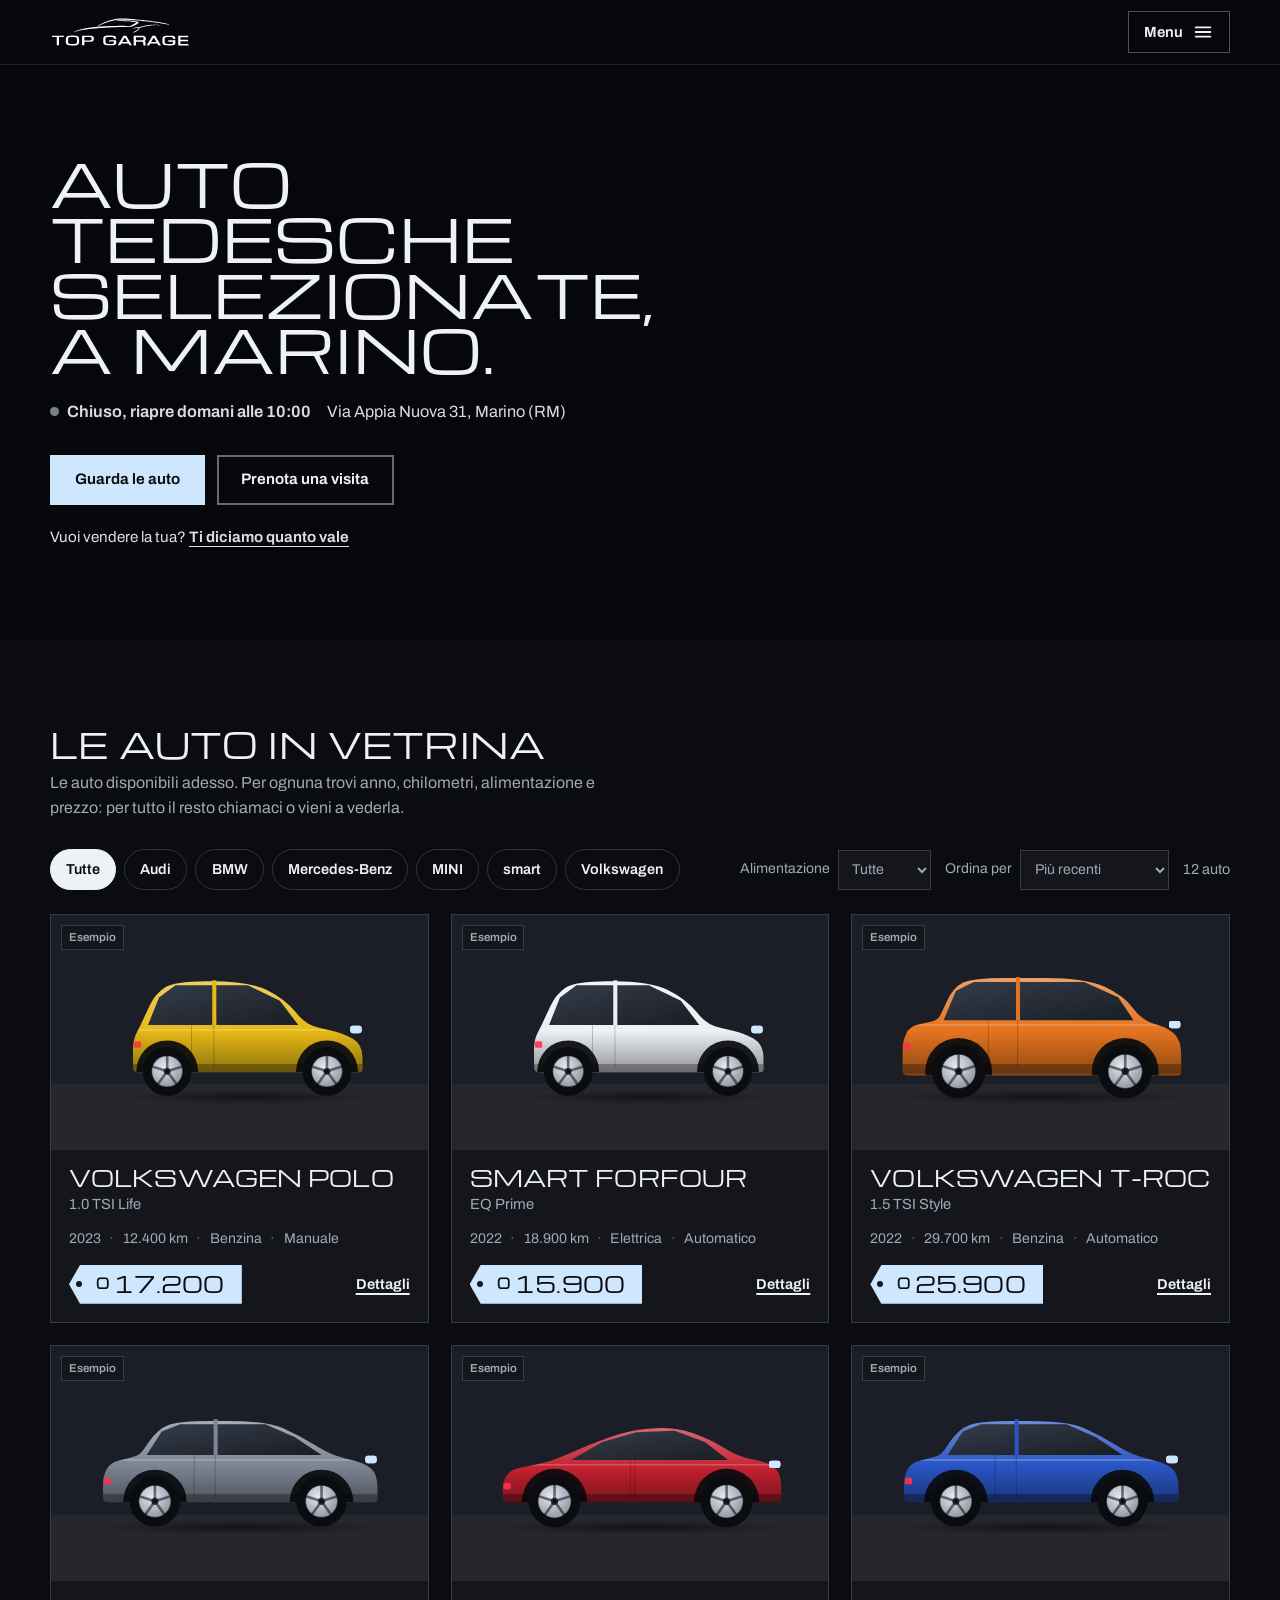
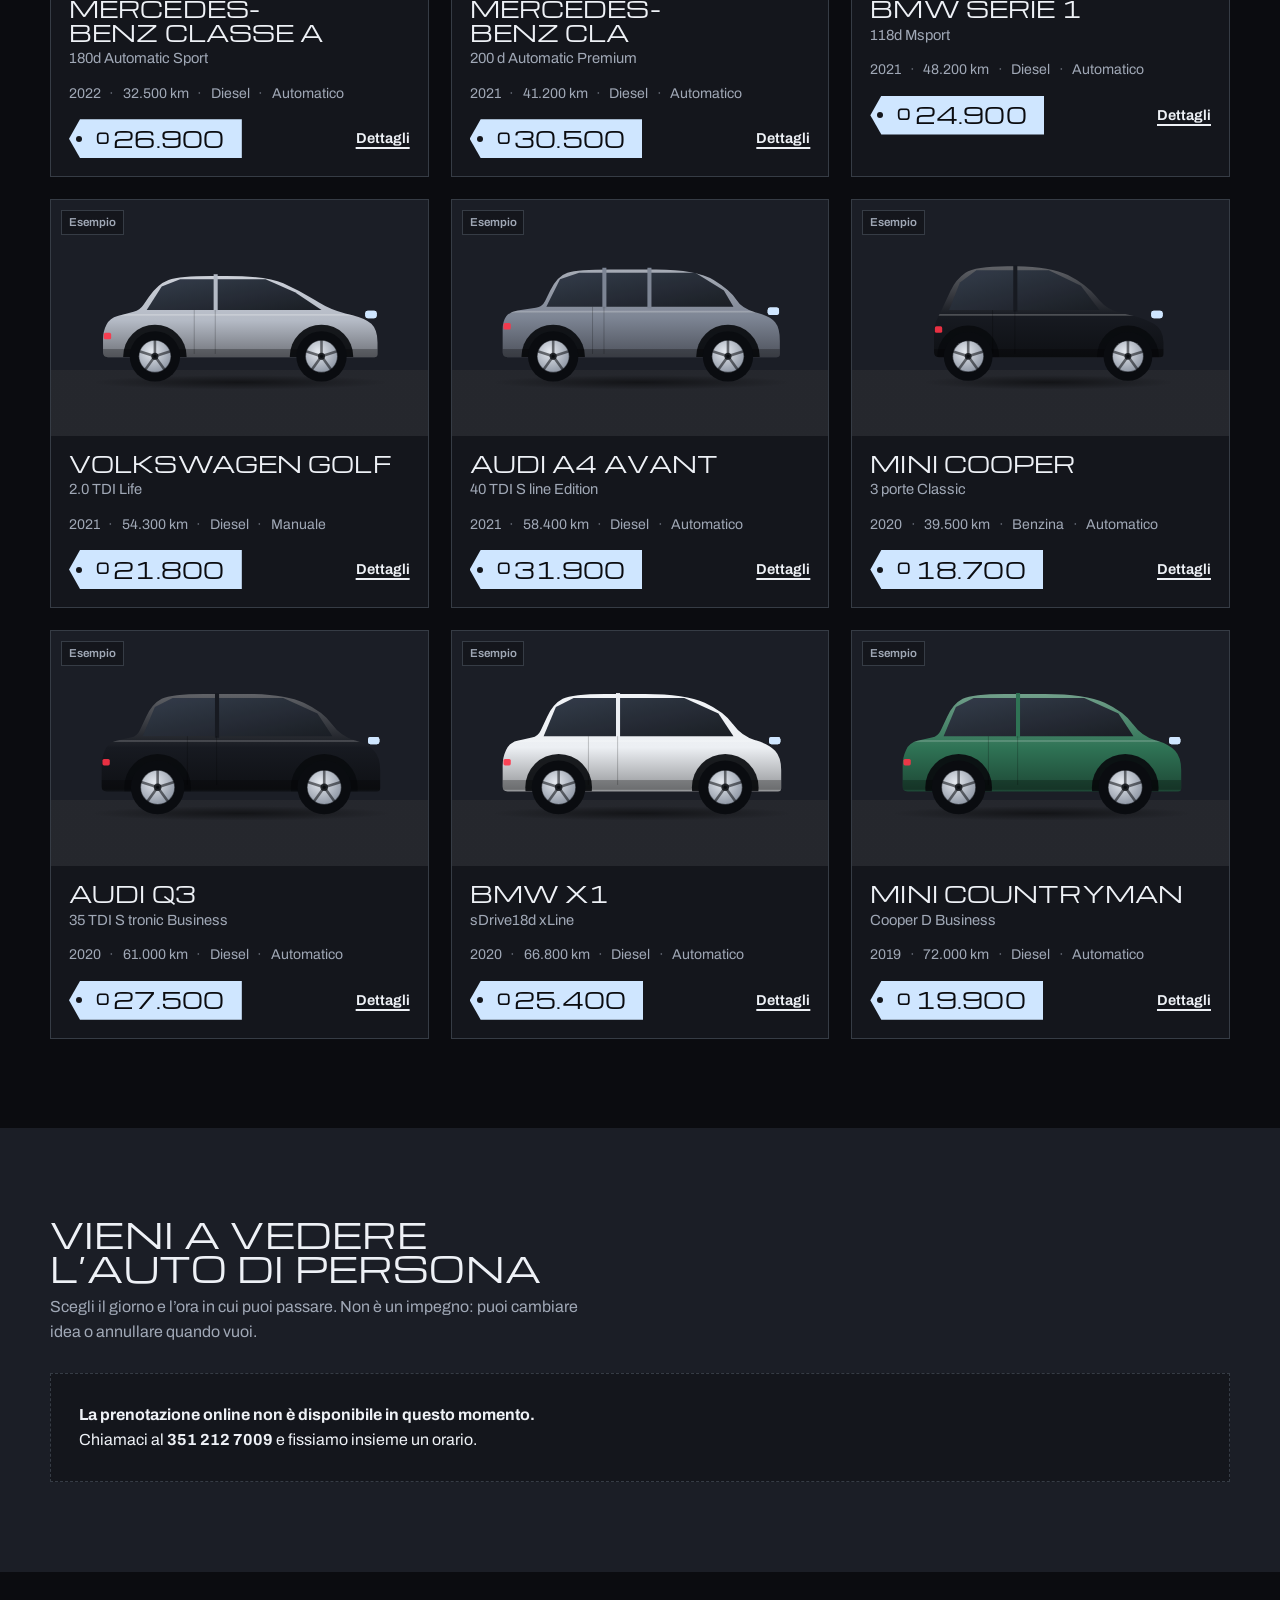
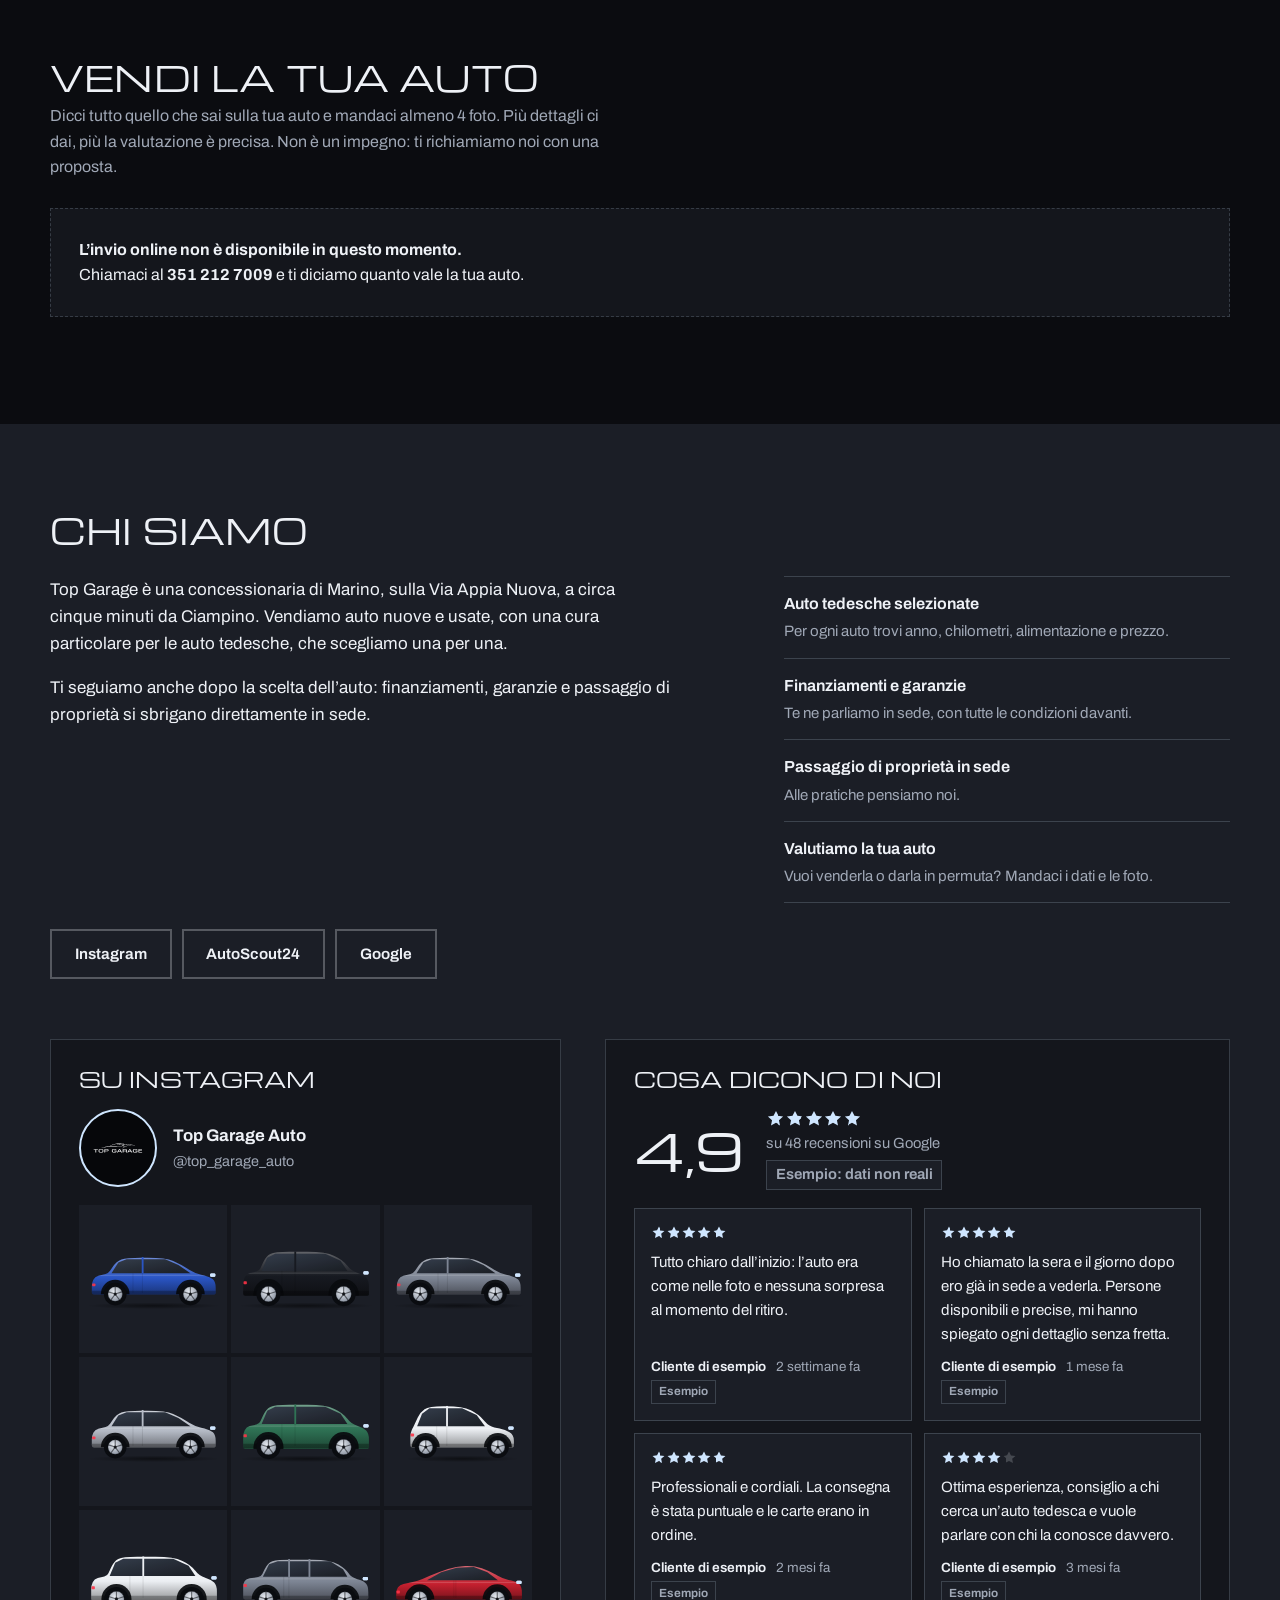
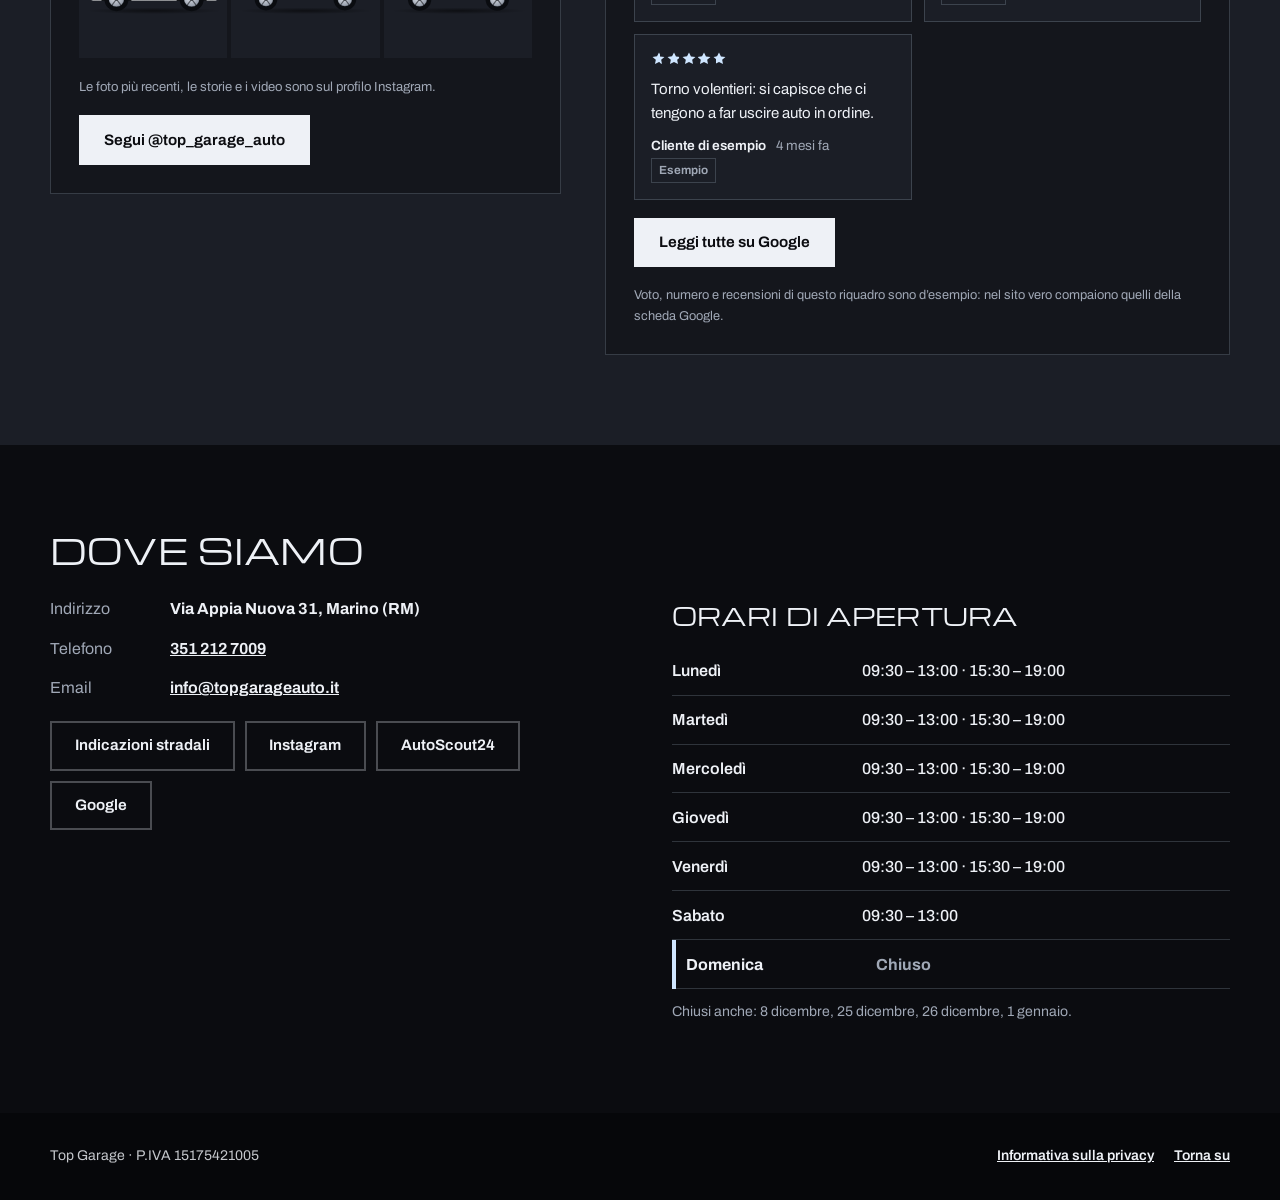
==== index.html @ fb5da4a0 "Copia statica del sito Top Garage per GitHub Pages (anteprima online) Contenuto di public/ senza Wor" ====
<!doctype html>
<html lang="it" data-modo="vetrina">
<head>
<meta charset="utf-8">
<meta name="viewport" content="width=device-width, initial-scale=1, viewport-fit=cover">
<title data-ap-titolo="{nome} · Auto usate">Auto usate</title>
<meta name="description" content="Auto usate controllate, prezzi chiari. Guarda le auto in vetrina e prenota una visita scegliendo giorno e ora.">
<meta name="theme-color" content="#f5f4ef">
<link rel="icon" href="favicon.svg" type="image/svg+xml">
<link rel="apple-touch-icon" href="apple-touch-icon.png">
<link rel="stylesheet" href="css/vetrina.css">
<script src="js/ap-config.js" data-root="./"></script>
<meta name="robots" content="noindex,nofollow">
</head>
<body>
<a class="skip" href="#auto">Vai alle auto</a>

<header class="top" id="top">
  <div class="wrap top-in">
    <a class="brand" href="#" aria-label="Inizio pagina" data-ap="logo" data-su-scuro data-h="30"></a>
    <div class="menu" id="menu">
      <button type="button" class="menu-btn" id="menu-btn" aria-expanded="false" aria-controls="menu-lista">
        <span>Menu</span>
        <svg class="menu-ico" viewBox="0 0 24 24" width="22" height="22" aria-hidden="true"><path class="m-a" d="M4 7h16"/><path class="m-b" d="M4 12h16"/><path class="m-c" d="M4 17h16"/></svg>
      </button>
      <nav class="menu-pannello" id="menu-lista" aria-label="Sezioni del sito" hidden>
        <ul>
          <li data-modulo="vetrina"><a href="#auto">Le auto</a></li>
          <li data-modulo="visite"><a href="#prenota">Prenota una visita</a></li>
          <li data-modulo="vendi"><a href="#vendi">Vendi la tua auto</a></li>
          <li data-chi><a href="#chi-siamo">Chi siamo</a>
            <ul class="menu-sub">
              <li data-sub="social"><a href="#social">Social</a></li>
              <li data-sub="recensioni"><a href="#recensioni">Recensioni</a></li>
            </ul>
          </li>
          <li><a href="#dove">Dove siamo</a></li>
        </ul>
        <a class="btn btn-acc menu-tel" data-ap="telefono" href="#dove"></a>
      </nav>
    </div>
  </div>
</header>

<main>
<section class="hero" aria-labelledby="titolo">
  <div class="wrap hero-in">
    <div class="hero-txt">
      <h1 id="titolo" data-ap="slogan"></h1>
      <p class="hero-sub"><span class="live" id="stato-oggi"></span><span data-ap="indirizzo"></span></p>
      <div class="hero-cta">
        <a class="btn btn-acc" href="#auto">Guarda le auto</a>
        <a class="btn btn-line" href="#prenota" data-modulo="visite">Prenota una visita</a>
      </div>
      <p class="hero-vendi" data-modulo="vendi" hidden>Vuoi vendere la tua? <a href="#vendi">Ti diciamo quanto vale</a></p>
    </div>
    <aside class="tagliando" id="tagliando" aria-labelledby="tg-t" data-modulo="visite" hidden>
      <div class="tg-testa"><h2 id="tg-t">Prossime visite libere</h2><p>Scegli un orario, ti aspettiamo in sede.</p></div>
      <div class="tg-corpo" id="tg-corpo"></div>
    </aside>
  </div>
</section>

<section class="sec" id="auto" aria-labelledby="t-auto">
  <div class="wrap">
    <div class="sec-head"><h2 id="t-auto">Le auto in vetrina</h2><p id="auto-intro">Tutte controllate prima della consegna. Il prezzo che vedi è quello che paghi, più il passaggio di proprietà.</p></div>
    <div class="filtri" id="filtri" hidden>
      <div class="chips" id="chips" role="group" aria-label="Marca"></div>
      <div class="sel">
        <label>Alimentazione <select id="f-alim"><option value="">Tutte</option></select></label>
        <label>Ordina per <select id="f-ord"><option value="recenti">Più recenti</option><option value="prezzo-asc">Prezzo più basso</option><option value="prezzo-desc">Prezzo più alto</option><option value="km-asc">Meno chilometri</option></select></label>
        <span class="conta" id="conteggio" role="status"></span>
      </div>
    </div>
    <div class="griglia" id="griglia"></div>
    <p class="vuoto" id="vuoto" hidden>Nessuna auto corrisponde ai filtri. Prova a cambiarli o chiamaci: potremmo averne una in arrivo.</p>
  </div>
</section>

<section class="sec prenota" id="prenota" aria-labelledby="t-prenota" data-modulo="visite">
  <div class="wrap">
    <div class="sec-head"><h2 id="t-prenota">Vieni a vedere l’auto di persona</h2><p>Scegli il giorno e l’ora in cui puoi passare. Non è un impegno: puoi cambiare idea o annullare quando vuoi.</p></div>
    <div class="mia" id="mia" hidden></div>
    <div class="pr-grid" id="pr-grid">
      <div class="pr-cal">
        <div class="pr-mese"><button type="button" id="pr-prec" aria-label="Mese precedente">‹</button><b id="pr-mese" aria-live="polite"></b><button type="button" id="pr-succ" aria-label="Mese successivo">›</button></div>
        <div class="cal" id="pr-cal" role="group" aria-label="Giorni"></div>
        <p class="pr-leg" id="pr-leg">Il puntino segna i giorni con orari liberi.</p>
        <p class="pr-orari" id="pr-orari" hidden></p>
        <h3 class="pr-ore-t" id="pr-ore-t" hidden>Scegli l’ora</h3>
        <div class="pr-ore" id="pr-ore" role="group" aria-label="Orari liberi"></div>
        <p class="pr-vuoto" id="pr-vuoto" hidden></p>
      </div>
      <form class="pr-form" id="pr-form" novalidate autocomplete="on">
        <h3>I tuoi dati</h3>
        <div class="pr-scelta vuota" id="pr-scelta" aria-live="polite">Scegli giorno e ora dal calendario</div>
        <div class="due">
          <label>Nome e cognome<input name="nome" autocomplete="name" required maxlength="80"></label>
          <label>Telefono<input name="telefono" type="tel" inputmode="tel" autocomplete="tel" required maxlength="24"></label>
        </div>
        <label>Email <small>(facoltativa, per ricevere la conferma)</small><input name="email" type="email" autocomplete="email" maxlength="254"></label>
        <label>Quale auto vuoi vedere? <select name="auto_id" id="pr-auto"><option value="">Non ho ancora scelto</option></select></label>
        <label>Note <small>(facoltative)</small><textarea name="note" rows="2" maxlength="500" placeholder="Ad esempio: porto l’auto da dare in permuta"></textarea></label>
        <div class="trappola" aria-hidden="true"><label>Non compilare questo campo<input name="sito" tabindex="-1" autocomplete="off"></label></div>
        <label class="chk"><input type="checkbox" name="privacy" required><span>Ho letto l’<a href="privacy.html" target="_blank" rel="noopener">informativa sulla privacy</a>: usate i miei dati solo per organizzare la visita.</span></label>
        <label class="chk"><input type="checkbox" name="marketing"><span>Voglio ricevere ogni tanto offerte e novità sulle auto. <small>(facoltativo: la visita si prenota anche senza)</small></span></label>
        <p class="pr-err" id="pr-err" role="alert" hidden></p>
        <button type="submit" class="btn btn-ink" id="pr-invia">Richiedi la visita</button>
        <p class="pr-nota">Il garage ti conferma l’orario al numero o all’email che lasci. Finché non ricevi la conferma, la visita è una richiesta.</p>
      </form>
    </div>
    <div class="pr-ok" id="pr-ok" hidden></div>
    <div class="pr-chiuso" id="pr-chiuso" hidden></div>
  </div>
</section>

<section class="sec vendi" id="vendi" aria-labelledby="t-vendi" data-modulo="vendi" hidden>
  <div class="wrap">
    <div class="sec-head"><h2 id="t-vendi">Vendi la tua auto</h2><p>Dicci tutto quello che sai sulla tua auto e mandaci almeno 4 foto. Più dettagli ci dai, più la valutazione è precisa. Non è un impegno: ti richiamiamo noi con una proposta.</p></div>
    <div class="ve-chiuso pr-chiuso" id="ve-chiuso" hidden></div>
    <form class="ve-form" id="ve-form" novalidate autocomplete="on">
      <fieldset>
        <legend><span class="ve-n" aria-hidden="true">1</span>L’auto</legend>
        <div class="ve-g">
          <label>Marca<input name="marca" required maxlength="40" autocomplete="off" placeholder="Ad esempio Volkswagen"></label>
          <label>Modello<input name="modello" required maxlength="60" autocomplete="off" placeholder="Ad esempio Golf"></label>
          <label class="ve-largo">Versione o allestimento <small>(facoltativo)</small><input name="versione" maxlength="80" autocomplete="off" placeholder="Ad esempio 2.0 TDI Style"></label>
          <label>Anno di immatricolazione<input name="anno" required inputmode="numeric" maxlength="4" autocomplete="off" placeholder="2019"></label>
          <label>Chilometri<input name="km" required inputmode="numeric" maxlength="9" autocomplete="off" placeholder="84000"></label>
          <label>Alimentazione<select name="alimentazione" id="ve-alimentazione" required><option value="">Scegli</option></select></label>
          <label>Cambio<select name="cambio" id="ve-cambio" required><option value="">Scegli</option></select></label>
          <label>Potenza in CV <small>(facoltativo)</small><input name="cv" inputmode="numeric" maxlength="4" autocomplete="off" placeholder="150"></label>
          <label>Colore <small>(facoltativo)</small><input name="colore" maxlength="40" autocomplete="off" placeholder="Grigio metallizzato"></label>
          <label>Targa <small>(facoltativa, aiuta la valutazione)</small><input name="targa" maxlength="12" autocomplete="off" placeholder="AB 123 CD"></label>
        </div>
      </fieldset>
      <fieldset>
        <legend><span class="ve-n" aria-hidden="true">2</span>Com’è messa</legend>
        <div class="ve-g">
          <label>Condizioni generali<select name="condizioni" id="ve-condizioni" required><option value="">Scegli</option></select></label>
          <label>Incidenti<select name="incidenti" id="ve-incidenti" required><option value="">Scegli</option></select></label>
          <label>Tagliandi <small>(facoltativo)</small><select name="tagliandi" id="ve-tagliandi"><option value="">Non so</option></select></label>
          <label>Proprietari precedenti <small>(facoltativo)</small><input name="proprietari" inputmode="numeric" maxlength="2" autocomplete="off" placeholder="2"></label>
          <label>Doppia chiave <small>(facoltativo)</small><select name="doppia_chiave"><option value="">Non so</option><option value="si">Sì, ho entrambe le chiavi</option><option value="no">No, ne ho una sola</option></select></label>
          <label>È tutta tua?<select name="finanziata" id="ve-finanziata" required><option value="">Scegli</option></select></label>
          <label class="ve-largo">Difetti, rumori, danni o cose da sistemare <small>(facoltativo, ma ci aiuta a essere onesti sul prezzo)</small><textarea name="difetti" rows="3" maxlength="1000" placeholder="Ad esempio: un graffio sul paraurti posteriore, le gomme da cambiare tra qualche mese"></textarea></label>
          <label class="ve-largo">Optional e accessori <small>(facoltativo)</small><textarea name="accessori" rows="2" maxlength="1000" placeholder="Ad esempio: navigatore, sensori di parcheggio, tetto apribile, gancio traino"></textarea></label>
        </div>
      </fieldset>
      <fieldset>
        <legend><span class="ve-n" aria-hidden="true">3</span>Cosa vuoi fare</legend>
        <div class="ve-g">
          <label>Cosa preferisci<select name="cosa" id="ve-cosa" required><option value="">Scegli</option></select></label>
          <label>Quando vorresti concludere <small>(facoltativo)</small><select name="quando" id="ve-quando"><option value="">Non ho fretta di dirlo</option></select></label>
          <label>Prezzo che avresti in mente, in euro <small>(facoltativo)</small><input name="prezzo" inputmode="numeric" maxlength="9" autocomplete="off" placeholder="14500"></label>
          <label>Se è una permuta, quale auto vorresti <small>(facoltativo)</small><input name="permuta_con" maxlength="200" autocomplete="off" placeholder="Ad esempio una station wagon, massimo 20.000 €"></label>
          <label class="ve-largo">Altro che dobbiamo sapere <small>(facoltativo)</small><textarea name="note" rows="2" maxlength="1000"></textarea></label>
        </div>
      </fieldset>
      <fieldset class="ve-foto" aria-describedby="ve-foto-aiuto">
        <legend><span class="ve-n" aria-hidden="true">4</span>Le foto <span class="ve-min" id="ve-min"></span></legend>
        <p class="ve-aiuto" id="ve-foto-aiuto">Servono almeno <b id="ve-min-n">4</b> foto, fino a <span id="ve-max-n">10</span>. Con la luce del giorno, l’auto pulita. Ti consigliamo: davanti, dietro, interni e cruscotto con i chilometri. Aggiungi anche i difetti, se ce ne sono.</p>
        <div class="ve-drop" id="ve-drop">
          <input type="file" id="ve-file" accept="image/*" multiple class="vh" aria-label="Scegli le foto dell’auto">
          <div class="ve-tessere" id="ve-tessere" role="list"></div>
          <button type="button" class="btn btn-line" id="ve-aggiungi">Aggiungi foto</button>
          <p class="ve-trascina">Oppure trascina qui le foto.</p>
        </div>
        <p class="ve-stato" id="ve-stato" role="status"></p>
      </fieldset>
      <fieldset>
        <legend><span class="ve-n" aria-hidden="true">5</span>Come ti contattiamo</legend>
        <div class="ve-g">
          <label>Nome e cognome<input name="nome" autocomplete="name" required maxlength="80"></label>
          <label>Telefono<input name="telefono" type="tel" inputmode="tel" autocomplete="tel" required maxlength="24"></label>
          <label>Email <small>(facoltativa)</small><input name="email" type="email" autocomplete="email" maxlength="254"></label>
          <label>Come preferisci essere contattato <small>(facoltativo)</small><select name="contatto_pref" id="ve-contatto"><option value="">Come vi viene meglio</option></select></label>
          <label class="ve-largo">Quando ti troviamo <small>(facoltativo)</small><input name="fascia" maxlength="80" autocomplete="off" placeholder="Ad esempio: dopo le 18, o il sabato mattina"></label>
        </div>
      </fieldset>
      <div class="trappola" aria-hidden="true"><label>Non compilare questo campo<input name="sito" tabindex="-1" autocomplete="off"></label></div>
      <div class="ve-invio">
        <label class="chk"><input type="checkbox" name="privacy" required><span>Ho letto l’<a href="privacy.html" target="_blank" rel="noopener">informativa sulla privacy</a>: usate i miei dati e le mie foto solo per valutare l’auto e ricontattarmi.</span></label>
        <label class="chk"><input type="checkbox" name="marketing"><span>Voglio ricevere ogni tanto offerte e novità sulle auto. <small>(facoltativo: la valutazione si ottiene anche senza)</small></span></label>
        <p class="pr-err" id="ve-err" role="alert" hidden></p>
        <button type="submit" class="btn btn-acc" id="ve-invia">Chiedi la valutazione</button>
        <p class="pr-nota" id="ve-nota">La valutazione è gratuita e senza impegno. Le foto e i dati restano riservati.</p>
      </div>
    </form>
    <div class="ve-ok" id="ve-ok" hidden></div>
  </div>
</section>

<section class="sec chi" id="chi-siamo" aria-labelledby="t-chi" hidden>
  <div class="wrap">
    <div class="sec-head"><h2 id="t-chi">Chi siamo</h2></div>
    <div class="chi-g">
      <div class="chi-testo" id="chi-testo"></div>
      <ul class="chi-punti" id="chi-punti"></ul>
    </div>
    <div class="chi-link" id="chi-link"></div>

    <div class="soc-g">
      <article class="ig" id="social" aria-labelledby="t-ig" hidden></article>
      <article class="rec" id="recensioni" aria-labelledby="t-rec" hidden></article>
    </div>
  </div>
</section>

<section class="sec" id="dove" aria-labelledby="t-dove">
  <div class="wrap">
    <div class="sec-head"><h2 id="t-dove">Dove siamo</h2></div>
    <div class="dove-g">
      <div class="contatti" id="contatti">
        <address>
          <div class="riga"><span>Indirizzo</span><b data-ap="indirizzo"></b></div>
        </address>
        <div class="riga"><span>Telefono</span><a data-ap="telefono" href="#dove"></a></div>
        <div class="riga" id="r-mail"><span>Email</span><a data-ap="email" href="#dove"></a></div>
        <div class="dove-btn" id="dove-btn"></div>
      </div>
      <div>
        <h3>Orari di apertura</h3>
        <table class="orari" id="orari"></table>
        <p class="orari-n" id="orari-n" hidden></p>
      </div>
    </div>
  </div>
</section>
</main>

<footer class="foot">
  <div class="wrap foot-in">
    <p><span data-ap="ragione"></span><span data-ap-gruppo> · P.IVA <span data-ap="piva"></span></span></p>
    <nav aria-label="Informazioni"><a href="privacy.html">Informativa sulla privacy</a><a href="#top">Torna su</a></nav>
  </div>
</footer>

<dialog id="scheda" aria-labelledby="scheda-titolo"></dialog>

<script src="js/comune.js"></script>
<script src="js/visite-core.js"></script>
<script src="js/richieste-core.js"></script>
<script src="js/prenota.js"></script>
<script src="js/vendi.js"></script>
<script src="js/vetrina.js"></script>
</body>
</html>
---- css/vetrina.css ----
/* AutoProfit · sito pubblico del garage.
   Tutti i colori, i caratteri e gli angoli arrivano dal tema del garage (garage.json → ap-config.js → variabili --v-*).
   I valori qui sotto sono solo quelli di partenza, usati finché il tema non è caricato. */
:root{
  --v-bg:#f5f4ef; --v-surf:#ffffff; --v-surf2:#ebeae3; --v-ink:#14161a; --v-ink2:#5d626b; --v-line:rgba(20,22,26,.14);
  --v-acc:#f2d22e; --v-acc2:#ffe466; --v-acc-ink:#14161a; --v-acc-rgb:242,210,46; --v-ink-rgb:20,22,26;
  --v-hero:#14161a; --v-hero-ink:#f5f4ef; --v-raggio:3px;
  --v-display:"Barlow Condensed","Arial Narrow",ui-sans-serif,system-ui,sans-serif;
  --v-text:"Hanken Grotesk",ui-sans-serif,system-ui,-apple-system,"Segoe UI",Roboto,"Helvetica Neue",Arial,sans-serif;
  --v-dw:700; --v-dt:uppercase; --v-ds:1;
  --ok:#1f8a5b; --err:#b3261e;
  --ease:cubic-bezier(.2,.7,.2,1);
}
*,*::before,*::after{box-sizing:border-box}
[hidden]{display:none!important}
html{-webkit-text-size-adjust:100%;scroll-behavior:smooth;scroll-padding-top:72px}
body{margin:0;background:var(--v-bg);color:var(--v-ink);font:400 1rem/1.6 var(--v-text);-webkit-font-smoothing:antialiased;text-rendering:optimizeLegibility}
h1,h2,h3,p,ul,dl,dd,address,figure{margin:0}
ul{padding:0;list-style:none}
address{font-style:normal}
img,svg{max-width:100%}
a{color:inherit}
button,select,input,textarea{font:inherit;color:inherit}
:focus-visible{outline:3px solid var(--v-acc);outline-offset:3px;box-shadow:0 0 0 5px var(--v-ink)}
.hero :focus-visible,.foot :focus-visible{box-shadow:0 0 0 5px var(--v-hero)}
.vh{position:absolute;width:1px;height:1px;overflow:hidden;clip:rect(0 0 0 0);white-space:nowrap}
.skip{position:absolute;left:12px;top:-60px;z-index:100;background:var(--v-acc);color:var(--v-acc-ink);padding:.6em 1em;font-weight:700}
.skip:focus{top:12px}
.wrap{width:min(1180px,100% - 32px);margin-inline:auto}
.ap-marchio{font:var(--v-dw) 1.45rem/1 var(--v-display);letter-spacing:.02em;text-transform:var(--v-dt);white-space:nowrap}
.eur{font-size:.62em;font-weight:700;margin-right:.3em;vertical-align:.32em}
h1,h2,h3{font-family:var(--v-display);font-weight:var(--v-dw);text-transform:var(--v-dt);letter-spacing:.005em;text-wrap:balance}

/* pulsanti */
.btn{display:inline-flex;align-items:center;justify-content:center;gap:.5em;padding:.95em 1.5em;border:2px solid transparent;border-radius:var(--v-raggio);font:650 .95rem/1.1 var(--v-text);text-decoration:none;cursor:pointer;transition:background .2s,color .2s,border-color .2s,transform .2s var(--ease);min-height:46px}
.btn-acc{background:var(--v-acc);color:var(--v-acc-ink)}
.btn-acc:hover{background:var(--v-acc2)}
.btn-ink{background:var(--v-ink);color:var(--v-bg)}
.btn-ink:hover{background:rgba(var(--v-ink-rgb),.86)}
.btn-line{border-color:rgba(var(--v-ink-rgb),.28);background:transparent;color:var(--v-ink)}
.btn-line:hover{border-color:var(--v-ink)}
.hero .btn-line{border-color:rgba(255,255,255,.4);color:var(--v-hero-ink)}
.hero .btn-line:hover{border-color:var(--v-hero-ink)}
.btn:disabled{opacity:.5;cursor:not-allowed}
.btn:active{transform:translateY(1px)}

/* testata */
.top{position:sticky;top:0;z-index:40;background:var(--v-hero);color:var(--v-hero-ink);border-bottom:1px solid rgba(255,255,255,.1)}
.top-in{display:flex;align-items:center;gap:20px;min-height:64px}
.brand{display:inline-flex;align-items:center;text-decoration:none;margin-right:auto;min-width:0;overflow:hidden}
.brand img{display:block;height:30px;width:auto}
.top .btn{padding:.65em 1.1em;min-height:40px;font-size:.9rem;white-space:nowrap;flex:none}

/* menu a tendina (al posto del tasto «chiama») */
.menu{position:relative;flex:none}
.menu-btn{display:inline-flex;align-items:center;gap:.65em;min-height:42px;padding:.55em 1em;border:1.5px solid rgba(255,255,255,.3);border-radius:var(--v-raggio);background:transparent;color:var(--v-hero-ink);font:650 .92rem/1 var(--v-text);cursor:pointer;transition:background .2s,border-color .2s,color .2s}
.menu-btn:hover{border-color:var(--v-acc)}
.menu-btn[aria-expanded="true"]{background:var(--v-acc);border-color:var(--v-acc);color:var(--v-acc-ink)}
.menu-ico path{fill:none;stroke:currentColor;stroke-width:2;stroke-linecap:round;transform-box:fill-box;transform-origin:center;transition:transform .25s var(--ease),opacity .2s}
.menu-btn[aria-expanded="true"] .m-a{transform:translateY(5px) rotate(45deg)}
.menu-btn[aria-expanded="true"] .m-b{opacity:0}
.menu-btn[aria-expanded="true"] .m-c{transform:translateY(-5px) rotate(-45deg)}
.menu-pannello{position:absolute;right:0;top:calc(100% + 12px);z-index:60;width:min(320px,100vw - 32px);padding:8px;background:var(--v-surf);color:var(--v-ink);border:1px solid var(--v-line);border-radius:var(--v-raggio);box-shadow:0 24px 48px -18px rgba(0,0,0,.65);animation:pop .22s var(--ease)}
.menu-pannello ul{display:grid;gap:2px}
.menu-pannello a:not(.btn){display:block;padding:.8em 1em;font-weight:650;text-decoration:none;border-radius:var(--v-raggio);transition:background .15s}
.menu-pannello a:not(.btn):hover{background:var(--v-surf2)}
.menu-pannello a[aria-current="true"]{background:var(--v-surf2);box-shadow:inset 4px 0 0 var(--v-acc)}
.menu-sub{padding:0 0 4px 14px;margin-left:1em;border-left:1.5px solid var(--v-line)}
.menu-sub a:not(.btn){font-weight:500;font-size:.92rem;color:var(--v-ink2);padding:.55em 1em}
.menu-tel{display:flex;width:100%;margin-top:8px}
.menu-tel::before{content:"Chiama"}
.hero-vendi{margin-top:20px;font-size:.95rem;opacity:.92}
.hero-vendi a{font-weight:650;text-underline-offset:4px}

/* prima schermata */
.hero{background:var(--v-hero);color:var(--v-hero-ink);overflow:hidden}
.hero-in{display:grid;grid-template-columns:minmax(0,1.25fr) minmax(300px,.75fr);gap:clamp(28px,5vw,72px);align-items:center;padding-block:clamp(40px,7vw,96px)}
.hero h1{font-size:calc(clamp(2.7rem,7.2vw,5.6rem) * var(--v-ds));line-height:.94;max-width:11ch}
.hero-sub{display:flex;flex-wrap:wrap;align-items:center;gap:6px 16px;margin-top:22px;font-size:1.02rem;opacity:.9}
.live{display:inline-flex;align-items:center;gap:8px;font-weight:650}
.live::before{content:"";width:9px;height:9px;border-radius:50%;background:#8a8f98}
.live.aperto::before{background:#4cd694;box-shadow:0 0 0 4px rgba(76,214,148,.25)}
.hero-cta{display:flex;flex-wrap:wrap;gap:12px;margin-top:30px}

/* tagliando: la prossima visita libera (la stessa forma ritorna nella conferma) */
.tagliando{--notch:86px;position:relative;background:var(--v-surf);color:var(--v-ink);border-radius:var(--v-raggio);box-shadow:0 30px 60px -30px rgba(0,0,0,.6);
  -webkit-mask:radial-gradient(circle 11px at 0 var(--notch),#0000 97%,#000) left/51% 100% no-repeat,radial-gradient(circle 11px at 100% var(--notch),#0000 97%,#000) right/51% 100% no-repeat;
  mask:radial-gradient(circle 11px at 0 var(--notch),#0000 97%,#000) left/51% 100% no-repeat,radial-gradient(circle 11px at 100% var(--notch),#0000 97%,#000) right/51% 100% no-repeat}
.tg-testa{height:var(--notch);padding:18px 24px 0;border-bottom:2px dashed rgba(var(--v-ink-rgb),.24)}
.tg-testa h2{font-size:1.5rem;line-height:1.05}
.tg-testa p{font-size:.88rem;color:var(--v-ink2);margin-top:6px}
.tg-corpo{padding:18px 24px 24px;display:grid;gap:14px}
.tg-giorno{display:grid;gap:7px}
.tg-gg{font-weight:650;font-size:.92rem}
.tg-ore{display:flex;gap:8px}
.tg-slot{flex:1 1 0;min-height:44px;padding:.55em .5em;border:1.5px solid var(--v-line);border-radius:var(--v-raggio);background:transparent;cursor:pointer;font:700 1.1rem/1 var(--v-display);letter-spacing:.01em;font-variant-numeric:tabular-nums;transition:border-color .2s,background .2s}
.tg-slot:hover{border-color:var(--v-ink);background:var(--v-surf2)}
.tg-nota{font-size:.84rem;color:var(--v-ink2)}
.tg-corpo .btn{margin-top:4px}

/* sezioni */
.sec{padding-block:clamp(44px,7vw,92px)}
.sec-head{display:grid;gap:8px;max-width:62ch;margin-bottom:28px}
.sec-head h2{font-size:calc(clamp(2rem,4.6vw,3.2rem) * var(--v-ds));line-height:1}
.sec-head p{color:var(--v-ink2)}

/* auto */
.filtri{display:flex;flex-wrap:wrap;gap:14px 20px;align-items:center;margin-bottom:24px}
.chips{display:flex;flex-wrap:wrap;gap:8px}
.chip{padding:.55em 1.05em;border:1.5px solid var(--v-line);background:transparent;border-radius:999px;font-weight:600;font-size:.9rem;cursor:pointer;transition:background .2s,border-color .2s,color .2s}
.chip:hover{border-color:var(--v-ink)}
.chip[aria-pressed="true"]{background:var(--v-ink);border-color:var(--v-ink);color:var(--v-bg)}
.sel{display:flex;gap:14px;margin-left:auto;flex-wrap:wrap;align-items:center}
.sel label{display:flex;align-items:center;gap:8px;font-size:.88rem;color:var(--v-ink2)}
.sel select,.pr-form input:not([type=checkbox]),.pr-form select,.pr-form textarea{padding:.7em .8em;border:1.5px solid var(--v-line);border-radius:var(--v-raggio);background:var(--v-surf);min-height:44px}
.sel select{padding:.55em .7em;min-height:40px}
.conta{font-size:.9rem;color:var(--v-ink2)}
.griglia{display:grid;grid-template-columns:repeat(auto-fill,minmax(min(100%,300px),1fr));gap:22px}
.car{position:relative;display:grid;grid-template-rows:auto 1fr;background:var(--v-surf);border:1px solid var(--v-line);border-radius:var(--v-raggio);overflow:hidden;transition:transform .3s var(--ease),box-shadow .3s var(--ease)}
.car:hover{transform:translateY(-3px);box-shadow:0 18px 34px -22px rgba(var(--v-ink-rgb),.55)}
.stage{position:relative;display:grid;place-items:center;aspect-ratio:16/10;padding:20px 24px 10px;background:linear-gradient(180deg,var(--v-surf2),var(--v-surf2) 72%,rgba(var(--v-ink-rgb),.08) 72%,rgba(var(--v-ink-rgb),.08))}
.stage img{width:100%;height:100%;object-fit:cover;position:absolute;inset:0}
.stage .art{width:92%;height:auto;max-height:100%}
.tag-demo{position:absolute;left:10px;top:10px;padding:.2em .6em;border:1px solid var(--v-line);background:var(--v-surf);font-size:.72rem;font-weight:600;color:var(--v-ink2);border-radius:var(--v-raggio)}
.car-body{display:grid;gap:12px;align-content:start;padding:16px 18px 18px}
.car h3{font-size:1.4rem;line-height:1.05}
.trim{color:var(--v-ink2);font-size:.92rem;margin-top:3px}
.specs{display:flex;flex-wrap:wrap;gap:2px 0;font-size:.88rem;color:var(--v-ink2)}
.specs li:not(:last-child)::after{content:"·";margin:0 .6em;opacity:.6}
.buy{display:flex;align-items:center;justify-content:space-between;gap:12px;margin-top:2px}
.price{position:relative;display:inline-block;padding:.35em .8em .35em 1.25em;background:var(--v-acc);color:var(--v-acc-ink);font:var(--v-dw) 1.35rem/1.1 var(--v-display);letter-spacing:.01em;font-variant-numeric:tabular-nums;clip-path:polygon(11px 0,100% 0,100% 100%,11px 100%,0 50%)}
.price::before{content:"";position:absolute;left:7px;top:50%;width:6px;height:6px;margin-top:-3px;border-radius:50%;background:var(--v-surf)}
.more{font-size:.9rem;font-weight:650;text-decoration:underline;text-underline-offset:4px;text-decoration-thickness:1.5px}
.car-hit{position:absolute;inset:0;border:0;background:transparent;cursor:pointer}
.vuoto{padding:28px;border:1.5px dashed var(--v-line);text-align:center;color:var(--v-ink2)}

/* scheda dell'auto */
dialog{border:0;padding:0;background:transparent;color:var(--v-ink);max-width:none;max-height:none;overflow:visible}
dialog::backdrop{background:rgba(10,12,16,.7);backdrop-filter:blur(4px)}
#scheda{width:min(960px,100% - 24px);margin:auto}
#scheda[open]{animation:pop .3s var(--ease)}
@keyframes pop{from{opacity:0;transform:translateY(12px)}to{opacity:1;transform:none}}
.sheet{position:relative;display:grid;grid-template-columns:minmax(0,1.1fr) minmax(0,.9fr);background:var(--v-surf);border-radius:var(--v-raggio);overflow:hidden;max-height:calc(100dvh - 24px);overflow-y:auto}
.sheet .close{position:absolute;right:10px;top:10px;z-index:3;display:grid;place-items:center;width:42px;height:42px;border:0;border-radius:50%;background:var(--v-surf);color:var(--v-ink);cursor:pointer;box-shadow:0 2px 10px rgba(0,0,0,.25)}
.sheet-media{display:grid;place-items:center;min-height:300px;background:var(--v-surf2);padding:36px 24px}
.sheet-media .art{width:100%;height:auto}
.gal{display:grid;grid-template-rows:1fr auto;gap:10px;padding:0;place-items:stretch}
.gal-main{width:100%;height:100%;object-fit:cover;min-height:280px}
.gal-thumbs{display:flex;gap:8px;padding:0 12px 12px;overflow-x:auto}
.gal-t{flex:0 0 64px;height:48px;padding:0;border:2px solid transparent;background:none;cursor:pointer;opacity:.7}
.gal-t[aria-pressed="true"]{border-color:var(--v-ink);opacity:1}
.gal-t img{width:100%;height:100%;object-fit:cover;display:block}
.sheet-info{display:grid;gap:16px;align-content:start;padding:28px 26px}
.sheet-info h2{font-size:2rem;line-height:1}
.sheet-price{font:var(--v-dw) 2rem/1 var(--v-display);font-variant-numeric:tabular-nums}
.sheet dl{display:grid;grid-template-columns:auto 1fr;gap:8px 18px;font-size:.94rem}
.sheet dt{color:var(--v-ink2)}
.sheet dd{font-weight:600}
.sheet-text{color:var(--v-ink2);font-size:.95rem}
.sheet-actions{display:flex;flex-wrap:wrap;gap:10px;margin-top:4px}
.sheet-actions .btn{flex:1 1 auto}

/* prenotazione */
.prenota{background:var(--v-surf2)}
.pr-grid{display:grid;grid-template-columns:minmax(0,1fr) minmax(0,1fr);gap:clamp(22px,4vw,48px);align-items:start}
.pr-cal,.pr-form{background:var(--v-surf);border:1px solid var(--v-line);border-radius:var(--v-raggio);padding:clamp(18px,3vw,28px)}
.pr-mese{display:flex;align-items:center;justify-content:space-between;gap:10px;margin-bottom:14px}
.pr-mese b{font:var(--v-dw) 1.4rem/1 var(--v-display);text-transform:var(--v-dt);letter-spacing:.01em}
.pr-mese button{display:grid;place-items:center;width:42px;height:42px;border:1.5px solid var(--v-line);border-radius:var(--v-raggio);background:transparent;cursor:pointer;font-size:1.2rem;line-height:1}
.pr-mese button:hover:not(:disabled){border-color:var(--v-ink)}
.pr-mese button:disabled{opacity:.3;cursor:not-allowed}
.cal{display:grid;grid-template-columns:repeat(7,minmax(0,1fr));gap:4px}
.cal-h{font-size:.74rem;font-weight:650;text-align:center;color:var(--v-ink2);padding:4px 0}
.cal-g{position:relative;display:grid;place-items:center;aspect-ratio:1;min-height:42px;padding:0;border:1.5px solid transparent;border-radius:var(--v-raggio);background:transparent;font-weight:650;font-variant-numeric:tabular-nums;cursor:pointer;transition:background .15s,border-color .15s}
.cal-g:hover:not(:disabled){border-color:var(--v-ink)}
.cal-g:disabled{color:rgba(var(--v-ink-rgb),.32);cursor:default;font-weight:500}
.cal-g.chiuso:disabled{text-decoration:line-through;text-decoration-thickness:1px}
.cal-g.libero::after{content:"";position:absolute;bottom:6px;width:5px;height:5px;border-radius:50%;background:var(--v-ink2)}
.cal-g.oggi{border-color:var(--v-line)}
.cal-g[aria-pressed="true"]{background:var(--v-acc);border-color:var(--v-acc);color:var(--v-acc-ink)}
.cal-g[aria-pressed="true"]::after{background:var(--v-acc-ink)}
.cal-v{visibility:hidden}
.pr-leg{margin-top:12px;font-size:.82rem;color:var(--v-ink2)}
.pr-orari{margin-top:6px;font-size:.84rem;color:var(--v-ink2)}
.pr-ore-t{margin:22px 0 10px;font:var(--v-dw) 1.15rem/1.1 var(--v-display);text-transform:var(--v-dt)}
.pr-ore{display:grid;grid-template-columns:repeat(auto-fill,minmax(84px,1fr));gap:8px}
.ora{padding:.7em .4em;min-height:44px;border:1.5px solid var(--v-line);border-radius:var(--v-raggio);background:transparent;font-weight:650;font-variant-numeric:tabular-nums;cursor:pointer;transition:background .15s,border-color .15s}
.ora:hover:not(:disabled){border-color:var(--v-ink)}
.ora:disabled{color:rgba(var(--v-ink-rgb),.34);text-decoration:line-through;cursor:not-allowed;background:rgba(var(--v-ink-rgb),.04)}
.ora[aria-pressed="true"]{background:var(--v-acc);border-color:var(--v-acc);color:var(--v-acc-ink)}
.pr-vuoto{color:var(--v-ink2);font-size:.95rem}
.pr-form{display:grid;grid-template-columns:minmax(0,1fr);gap:14px}
.pr-form input:not([type=checkbox]),.pr-form select,.pr-form textarea{width:100%;min-width:0}
.pr-form h3{font-size:1.5rem;line-height:1}
.pr-scelta{display:flex;align-items:center;justify-content:space-between;gap:10px;padding:.8em 1em;background:var(--v-surf2);border-radius:var(--v-raggio);font-weight:650;min-height:48px}
.pr-scelta.vuota{font-weight:500;color:var(--v-ink2)}
.pr-form label{display:grid;gap:6px;font-size:.88rem;font-weight:600}
.pr-form label small{font-weight:400;color:var(--v-ink2)}
.pr-form textarea{resize:vertical;min-height:72px}
.pr-form .due{display:grid;grid-template-columns:repeat(2,minmax(0,1fr));gap:12px}
.pr-form .chk{display:grid;grid-template-columns:22px 1fr;gap:10px;align-items:start;font-weight:400;font-size:.88rem;color:var(--v-ink)}
.pr-form .chk input{width:20px;height:20px;margin:2px 0 0;accent-color:var(--v-ink)}
.pr-form .chk a{font-weight:600}
.trappola{position:absolute!important;left:-9999px;width:1px;height:1px;overflow:hidden}
.pr-err{padding:.8em 1em;background:rgba(179,38,30,.1);color:var(--err);border-left:4px solid var(--err);font-size:.92rem}
.pr-nota{font-size:.82rem;color:var(--v-ink2)}
.pr-form input[aria-invalid="true"]{border-color:var(--err)}
.pr-chiuso{padding:28px;border:1.5px dashed var(--v-line);background:var(--v-surf)}

/* conferma: lo stesso tagliando */
.pr-ok{display:grid;gap:18px}
.pr-ok .tagliando{--notch:86px;max-width:600px;box-shadow:0 18px 40px -26px rgba(0,0,0,.5);border:0;background:var(--v-surf)}
.tg-codice{display:grid;gap:4px;padding:6px 0 2px}
.tg-codice small{color:var(--v-ink2);font-size:.82rem}
.tg-codice b{font:700 2rem/1 ui-monospace,SFMono-Regular,Menlo,Consolas,monospace;letter-spacing:.14em;user-select:all}
.tg-dati{display:grid;grid-template-columns:auto 1fr;gap:6px 16px;font-size:.95rem}
.tg-dati dt{color:var(--v-ink2)}
.tg-dati dd{font-weight:650}
.tg-azioni{display:flex;flex-wrap:wrap;gap:10px}
.mia{display:flex;flex-wrap:wrap;gap:10px 16px;align-items:center;justify-content:space-between;margin-bottom:22px;padding:14px 18px;background:var(--v-surf);border-left:5px solid var(--v-acc);border-radius:var(--v-raggio)}
.mia p{font-size:.95rem}
.lnk{background:none;border:0;padding:0;color:inherit;font-weight:650;text-decoration:underline;text-underline-offset:4px;cursor:pointer}

/* vendi la tua auto */
.vendi{background:var(--v-bg)}
.ve-form{display:grid;gap:clamp(16px,2.5vw,24px);max-width:940px}
.ve-form fieldset{min-width:0;margin:0;padding:clamp(16px,3vw,28px);background:var(--v-surf);border:1px solid var(--v-line);border-radius:var(--v-raggio)}
.ve-form legend{display:flex;align-items:center;gap:12px;padding:0 10px;margin-left:-10px;font:var(--v-dw) 1.2rem/1.1 var(--v-display);text-transform:var(--v-dt);letter-spacing:.005em}
.ve-n{display:grid;place-items:center;flex:none;width:30px;height:30px;border-radius:50%;background:var(--v-acc);color:var(--v-acc-ink);font:700 .88rem/1 var(--v-text)}
.ve-min{font:500 .84rem/1 var(--v-text);text-transform:none;color:var(--v-ink2);letter-spacing:0}
.ve-g{display:grid;grid-template-columns:repeat(2,minmax(0,1fr));gap:14px 18px;margin-top:14px}
.ve-largo{grid-column:1/-1}
.ve-form label:not(.chk){display:block;font-size:.88rem;font-weight:600}
.ve-form label:not(.chk)>:is(input,select,textarea){display:block;margin-top:6px}
.ve-form label small{font-weight:400;color:var(--v-ink2)}
.ve-form input:not([type=checkbox]):not([type=file]),.ve-form select,.ve-form textarea{width:100%;min-width:0;padding:.7em .8em;min-height:44px;border:1.5px solid var(--v-line);border-radius:var(--v-raggio);background:var(--v-surf2)}
.ve-form textarea{resize:vertical;min-height:72px}
.ve-form [aria-invalid="true"]{border-color:var(--err)}
.ve-form .chk{display:grid;grid-template-columns:22px 1fr;gap:10px;align-items:start;font-weight:400;font-size:.88rem}
.ve-form .chk input{width:20px;height:20px;margin:2px 0 0;accent-color:var(--v-acc)}
.ve-form .chk a{font-weight:600}
.ve-invio{display:grid;gap:14px;padding-top:4px}
.ve-invio .btn{justify-self:start}
.ve-aiuto{margin-top:10px;font-size:.92rem;color:var(--v-ink2);max-width:68ch}
.ve-drop{display:grid;gap:14px;justify-items:start;margin-top:14px;padding:clamp(12px,2vw,18px);border:2px dashed var(--v-line);border-radius:var(--v-raggio);transition:border-color .2s,background .2s}
.ve-drop.sopra{border-color:var(--v-acc);background:rgba(var(--v-acc-rgb),.1)}
.ve-tessere{display:grid;grid-template-columns:repeat(auto-fill,minmax(118px,1fr));gap:10px;width:100%}
.ve-t{position:relative;aspect-ratio:4/3;overflow:hidden;border-radius:var(--v-raggio);background:var(--v-surf2)}
.ve-t img{display:block;width:100%;height:100%;object-fit:cover}
.ve-t .tolgo{position:absolute;right:5px;top:5px;display:grid;place-items:center;width:36px;height:36px;border:0;border-radius:50%;background:rgba(0,0,0,.7);color:#fff;cursor:pointer}
.ve-t .tolgo:hover{background:rgba(0,0,0,.9)}
.ve-t .num{position:absolute;left:5px;bottom:5px;padding:.1em .5em;border-radius:99px;background:rgba(0,0,0,.7);color:#fff;font-size:.74rem;font-weight:650}
.ve-t.vuota{display:grid;place-content:center;gap:2px;padding:6px;border:1.5px dashed var(--v-line);background:transparent;color:var(--v-ink2);text-align:center;font-size:.8rem;line-height:1.25}
.ve-t.vuota b{color:var(--v-ink);font-weight:650}
.ve-t.lavoro{display:grid;place-items:center;color:var(--v-ink2);font-size:.8rem}
.ve-trascina{font-size:.84rem;color:var(--v-ink2)}
.ve-stato{margin-top:10px;font-weight:650;font-size:.92rem;color:var(--v-ink2)}
.ve-stato.ok{color:var(--ok)}
.ve-stato.manca{color:var(--err)}
.ve-ok{display:grid;gap:14px;max-width:640px;padding:clamp(22px,4vw,36px);background:var(--v-surf);border:1px solid var(--v-line);border-left:5px solid var(--v-acc);border-radius:var(--v-raggio)}
.ve-ok h3{font-size:1.6rem;line-height:1.05}
.ve-ok p{color:var(--v-ink2)}
.ve-ok .tg-azioni{margin-top:4px}
.ve-chiuso{margin-bottom:18px}

/* chi siamo, social e recensioni */
.chi{background:var(--v-surf2)}
.chi-g{display:grid;grid-template-columns:minmax(0,1.2fr) minmax(0,.8fr);gap:clamp(24px,5vw,64px);align-items:start}
.chi-testo p{max-width:62ch;font-size:1.06rem}
.chi-testo p+p{margin-top:1em}
.chi-punti{display:grid;border-top:1px solid var(--v-line)}
.chi-punti li{display:grid;gap:3px;padding:14px 0;border-bottom:1px solid var(--v-line)}
.chi-punti b{font-weight:650}
.chi-punti span{color:var(--v-ink2);font-size:.94rem}
.chi-link{display:flex;flex-wrap:wrap;gap:10px;margin-top:26px}
.soc-g{display:grid;grid-template-columns:minmax(0,.9fr) minmax(0,1.1fr);gap:clamp(20px,4vw,44px);margin-top:clamp(32px,5vw,60px);align-items:start}
.soc-g>*{min-width:0}
.ig,.rec{position:relative;display:grid;gap:18px;align-content:start;padding:clamp(18px,3vw,28px);background:var(--v-surf);border:1px solid var(--v-line);border-radius:var(--v-raggio)}
.ig h3,.rec h3{font-size:1.3rem;line-height:1.1}
.ig-testa{display:grid;grid-template-columns:auto minmax(0,1fr);gap:16px;align-items:center}
.ig-foto{display:grid;place-items:center;width:78px;height:78px;border-radius:50%;background:var(--v-hero);border:2.5px solid var(--v-acc);overflow:hidden;padding:12px}
.ig-foto img{width:100%;height:100%;object-fit:contain}
.ig-foto span{font:var(--v-dw) 1.6rem/1 var(--v-display);color:var(--v-hero-ink)}
.ig-nome{font-weight:700;font-size:1.05rem;overflow-wrap:anywhere}
.ig-sotto{color:var(--v-ink2);font-size:.9rem}
.ig-num{display:flex;flex-wrap:wrap;gap:6px 22px;margin-top:6px}
.ig-num div{display:grid;line-height:1.15}
.ig-num b{font-size:1.05rem;font-variant-numeric:tabular-nums}
.ig-num span{font-size:.78rem;color:var(--v-ink2)}
.ig-bio{font-size:.95rem;white-space:pre-line}
.ig-griglia{display:grid;grid-template-columns:repeat(3,minmax(0,1fr));gap:4px}
.ig-griglia a{position:relative;display:block;aspect-ratio:1;overflow:hidden;background:var(--v-surf2)}
.ig-griglia img{width:100%;height:100%;object-fit:cover;display:block;transition:transform .4s var(--ease),opacity .2s}
.ig-griglia a:hover img{transform:scale(1.05);opacity:.9}
.ig-griglia .art{width:92%;height:auto;position:absolute;left:4%;top:50%;transform:translateY(-50%)}
.ig-nota{font-size:.82rem;color:var(--v-ink2)}
.ig-azioni{display:flex;flex-wrap:wrap;gap:10px}
.rec-testa{display:flex;flex-wrap:wrap;align-items:center;gap:10px 22px}
.rec-voto{font:var(--v-dw) calc(clamp(3.2rem,7vw,4.8rem) * var(--v-ds))/1 var(--v-display);font-variant-numeric:tabular-nums;letter-spacing:-.01em}
.rec-meta{display:grid;gap:4px}
.rec-meta span{font-size:.92rem;color:var(--v-ink2)}
.stelle{--p:100%;--sz:1.2rem;display:inline-block;flex:none;width:calc(var(--sz) * 5);height:var(--sz);background:linear-gradient(90deg,var(--v-acc) var(--p),rgba(var(--v-ink-rgb),.2) var(--p));
  -webkit-mask:url("data:image/svg+xml,%3Csvg xmlns='http://www.w3.org/2000/svg' viewBox='0 0 24 24'%3E%3Cpath d='M12 2.4l2.95 6.2 6.75.85-4.95 4.7 1.25 6.7L12 17.5 5.99 20.85l1.25-6.7L2.3 9.45l6.75-.85z'/%3E%3C/svg%3E") 0 0/var(--sz) 100% repeat-x;
  mask:url("data:image/svg+xml,%3Csvg xmlns='http://www.w3.org/2000/svg' viewBox='0 0 24 24'%3E%3Cpath d='M12 2.4l2.95 6.2 6.75.85-4.95 4.7 1.25 6.7L12 17.5 5.99 20.85l1.25-6.7L2.3 9.45l6.75-.85z'/%3E%3C/svg%3E") 0 0/var(--sz) 100% repeat-x}
.stelle.p{--sz:.95rem}
.rec-lista{display:grid;grid-template-columns:repeat(2,minmax(0,1fr));gap:12px}
.rec-i{display:grid;grid-template-rows:auto 1fr auto;gap:10px;padding:16px;background:var(--v-surf2);border:1px solid var(--v-line);border-radius:var(--v-raggio)}
.rec-i blockquote{margin:0;font-size:.94rem;display:-webkit-box;-webkit-box-orient:vertical;-webkit-line-clamp:7;overflow:hidden}
.rec-i footer{display:flex;flex-wrap:wrap;gap:2px 10px;align-items:baseline;font-size:.84rem;color:var(--v-ink2)}
.rec-i footer b{color:var(--v-ink);font-weight:650}
.rec-i .tag-demo{position:static;justify-self:start}
.rec-azioni{display:flex;flex-wrap:wrap;gap:10px}
.rec-fonte{font-size:.8rem;color:var(--v-ink2)}
.tag-ese{display:inline-block;padding:.15em .6em;border:1px solid var(--v-line);background:var(--v-surf2);border-radius:var(--v-raggio);font-size:.74rem;font-weight:650;color:var(--v-ink2);justify-self:start}

/* dove siamo */
.dove-g{display:grid;grid-template-columns:minmax(0,1fr) minmax(0,1fr);gap:clamp(24px,5vw,64px)}
.dove-g h3{font-size:1.5rem;margin-bottom:12px}
.contatti{display:grid;gap:14px;align-content:start}
.contatti .riga{display:grid;grid-template-columns:110px 1fr;gap:10px;font-size:1rem}
.contatti .riga>span{color:var(--v-ink2)}
.contatti a{font-weight:650}
.dove-btn{display:flex;flex-wrap:wrap;gap:10px;margin-top:6px}
.orari{width:100%;border-collapse:collapse;font-variant-numeric:tabular-nums}
.orari th,.orari td{padding:.7em 0;border-bottom:1px solid var(--v-line);text-align:left;font-weight:500}
.orari th{width:34%;font-weight:600}
.orari td.ch{color:var(--v-ink2)}
.orari tr.oggi{font-weight:700;box-shadow:inset 4px 0 0 var(--v-acc)}
.orari tr.oggi th,.orari tr.oggi td{padding-left:14px;font-weight:700}
.orari-n{margin-top:12px;font-size:.88rem;color:var(--v-ink2)}

/* piede */
.foot{background:var(--v-hero);color:var(--v-hero-ink);padding-block:32px}
.foot-in{display:flex;flex-wrap:wrap;gap:12px 28px;align-items:center;justify-content:space-between;font-size:.88rem}
.foot-in p{opacity:.82}
.foot nav{display:flex;flex-wrap:wrap;gap:8px 20px}
.foot a{font-weight:600}
.demo-banda{background:var(--v-acc);color:var(--v-acc-ink);text-align:center;padding:.55em 16px;font-size:.88rem;font-weight:650}
.demo-banda a{text-underline-offset:3px}

@media (max-width:900px){
  .hero-in,.pr-grid,.dove-g,.chi-g,.soc-g{grid-template-columns:minmax(0,1fr)}
  .hero h1{max-width:none}
  .sheet{grid-template-columns:minmax(0,1fr)}
}
@media (max-width:700px){
  .rec-lista{grid-template-columns:none;grid-auto-flow:column;grid-auto-columns:84%;overflow-x:auto;scroll-snap-type:x mandatory;padding-bottom:8px}
  .rec-lista>*{scroll-snap-align:start}
}
@media (max-width:560px){
  .ve-g{grid-template-columns:minmax(0,1fr)}
  .ve-invio .btn{justify-self:stretch}
  .menu-btn{padding:.5em .85em}
  .pr-form .due{grid-template-columns:minmax(0,1fr)}
  .sel{margin-left:0}
  .contatti .riga{grid-template-columns:minmax(0,1fr)}
  .top .btn{padding:.6em .8em;font-size:.84rem}
  .top-in{gap:12px}
  .ap-marchio{font-size:1.15rem;overflow:hidden;text-overflow:ellipsis}
  .tg-testa h2{font-size:1.3rem}
}
@media (prefers-reduced-motion:reduce){
  html{scroll-behavior:auto}
  *,*::before,*::after{animation:none!important;transition:none!important}
}
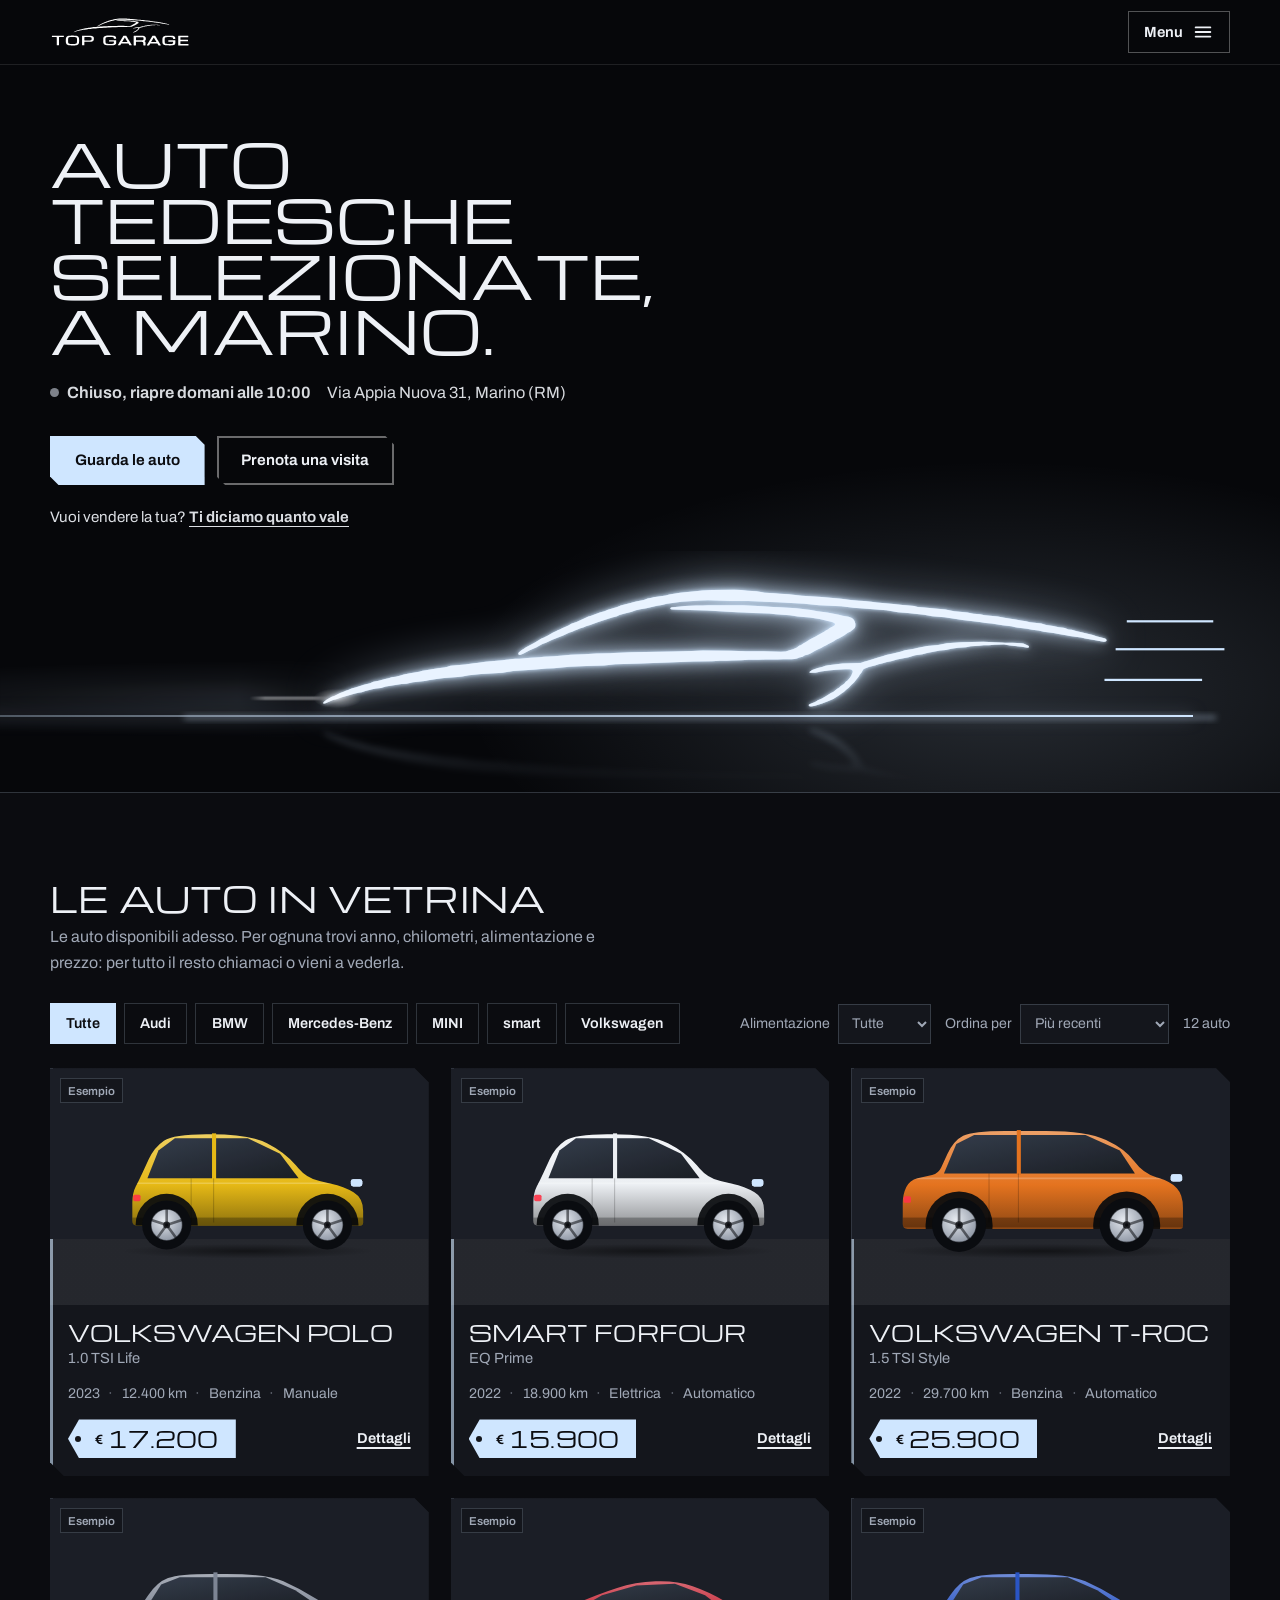
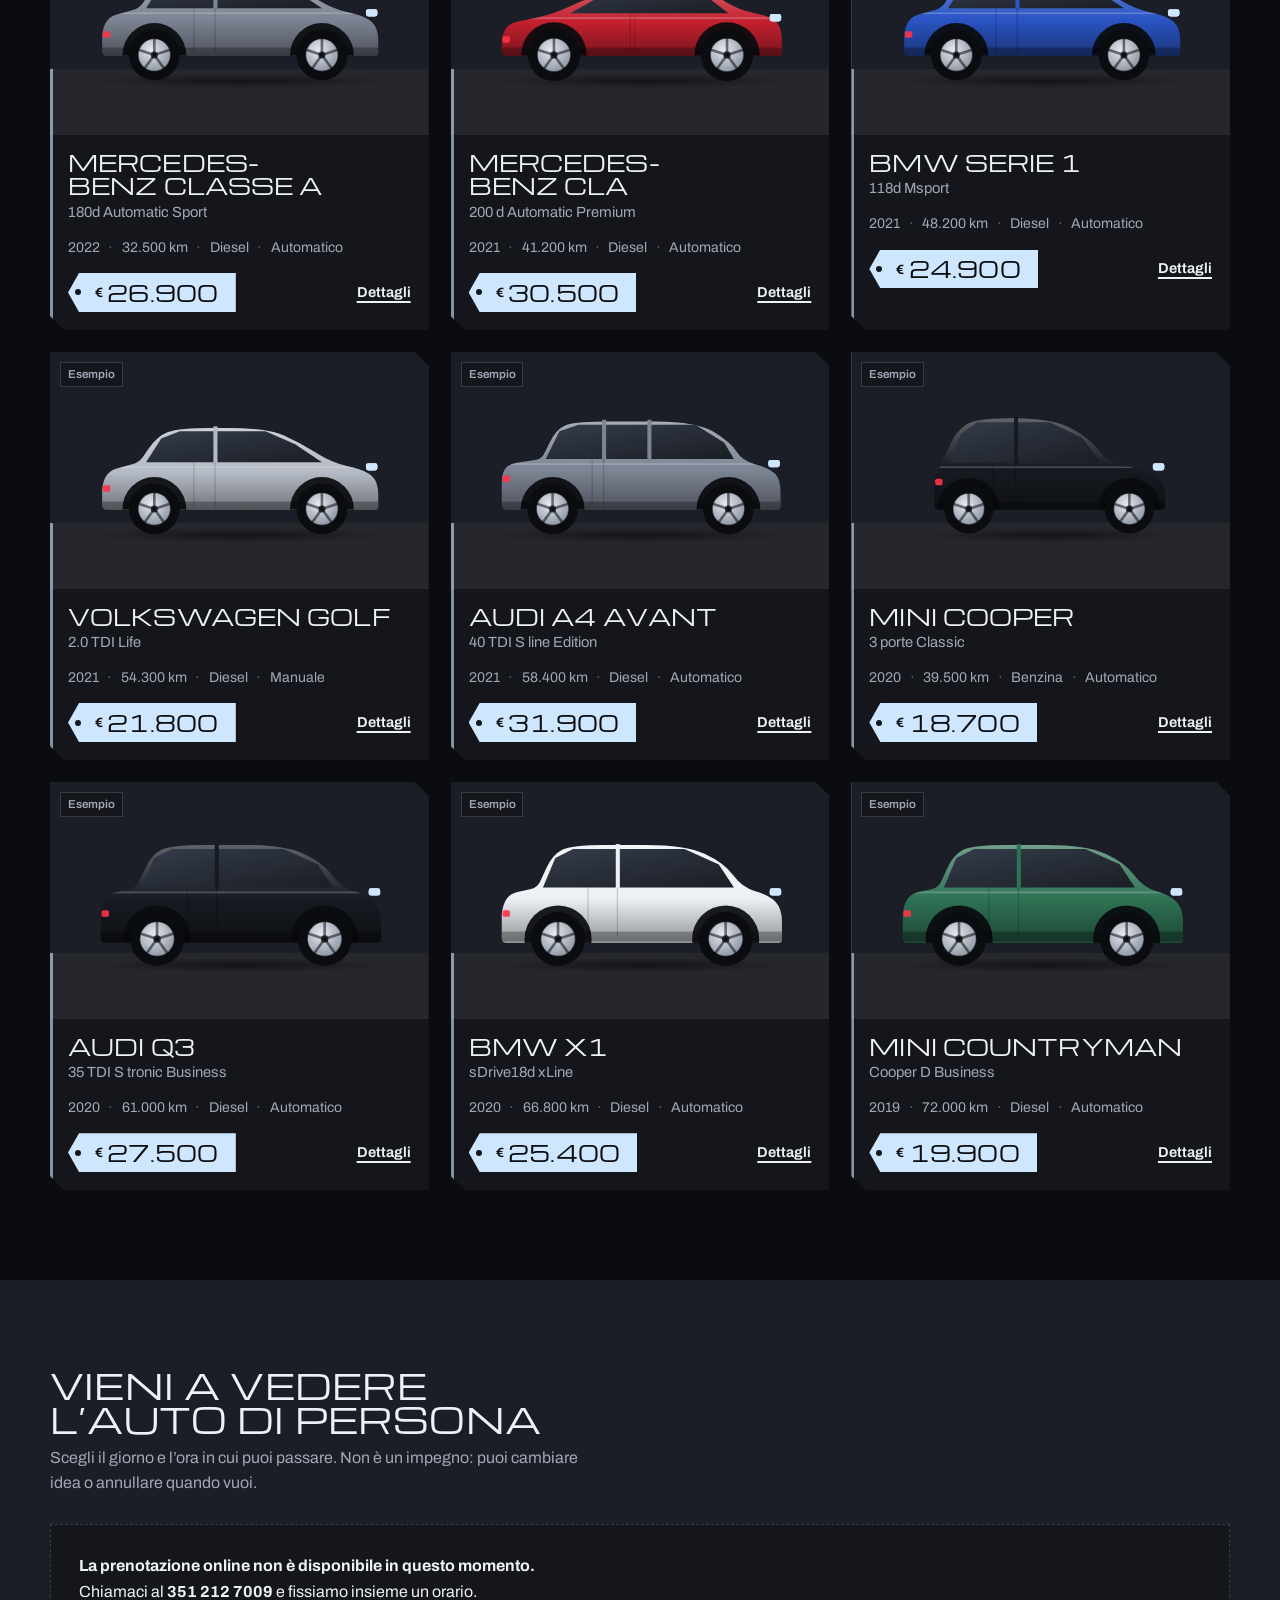
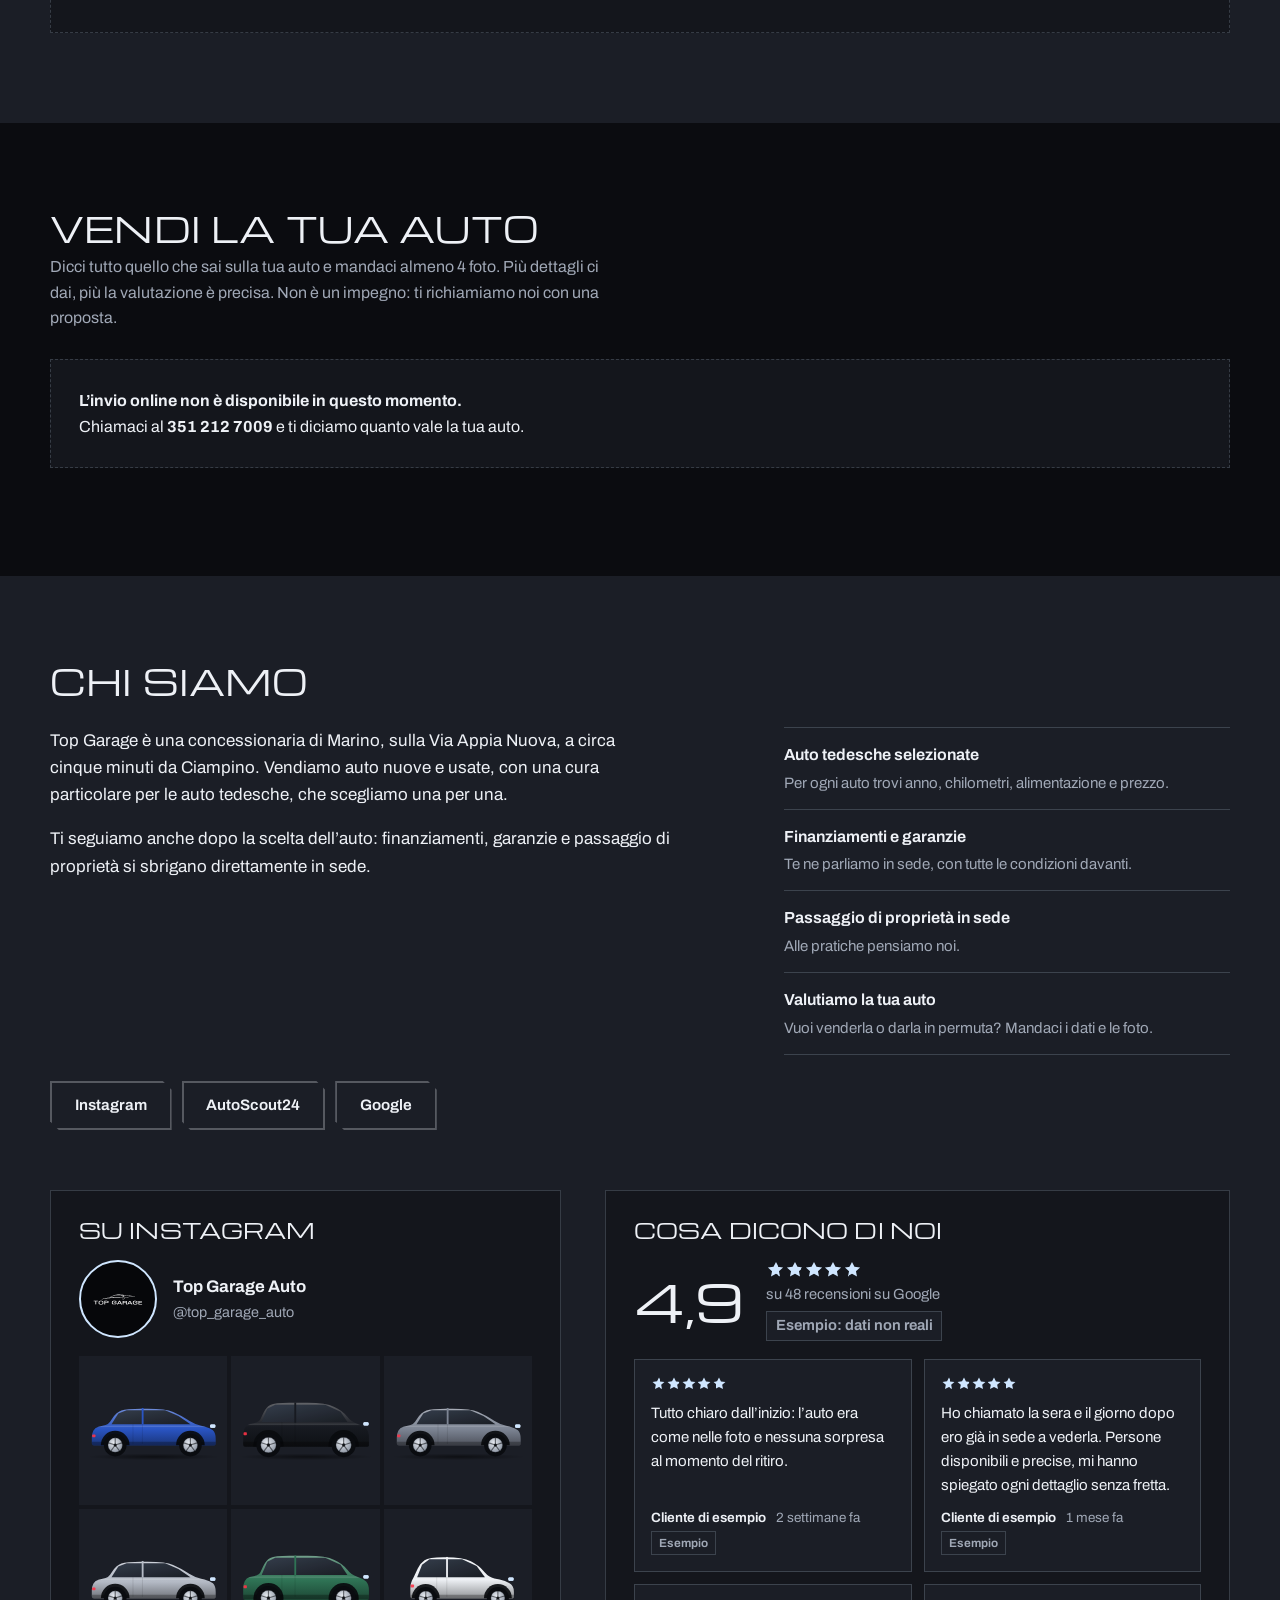
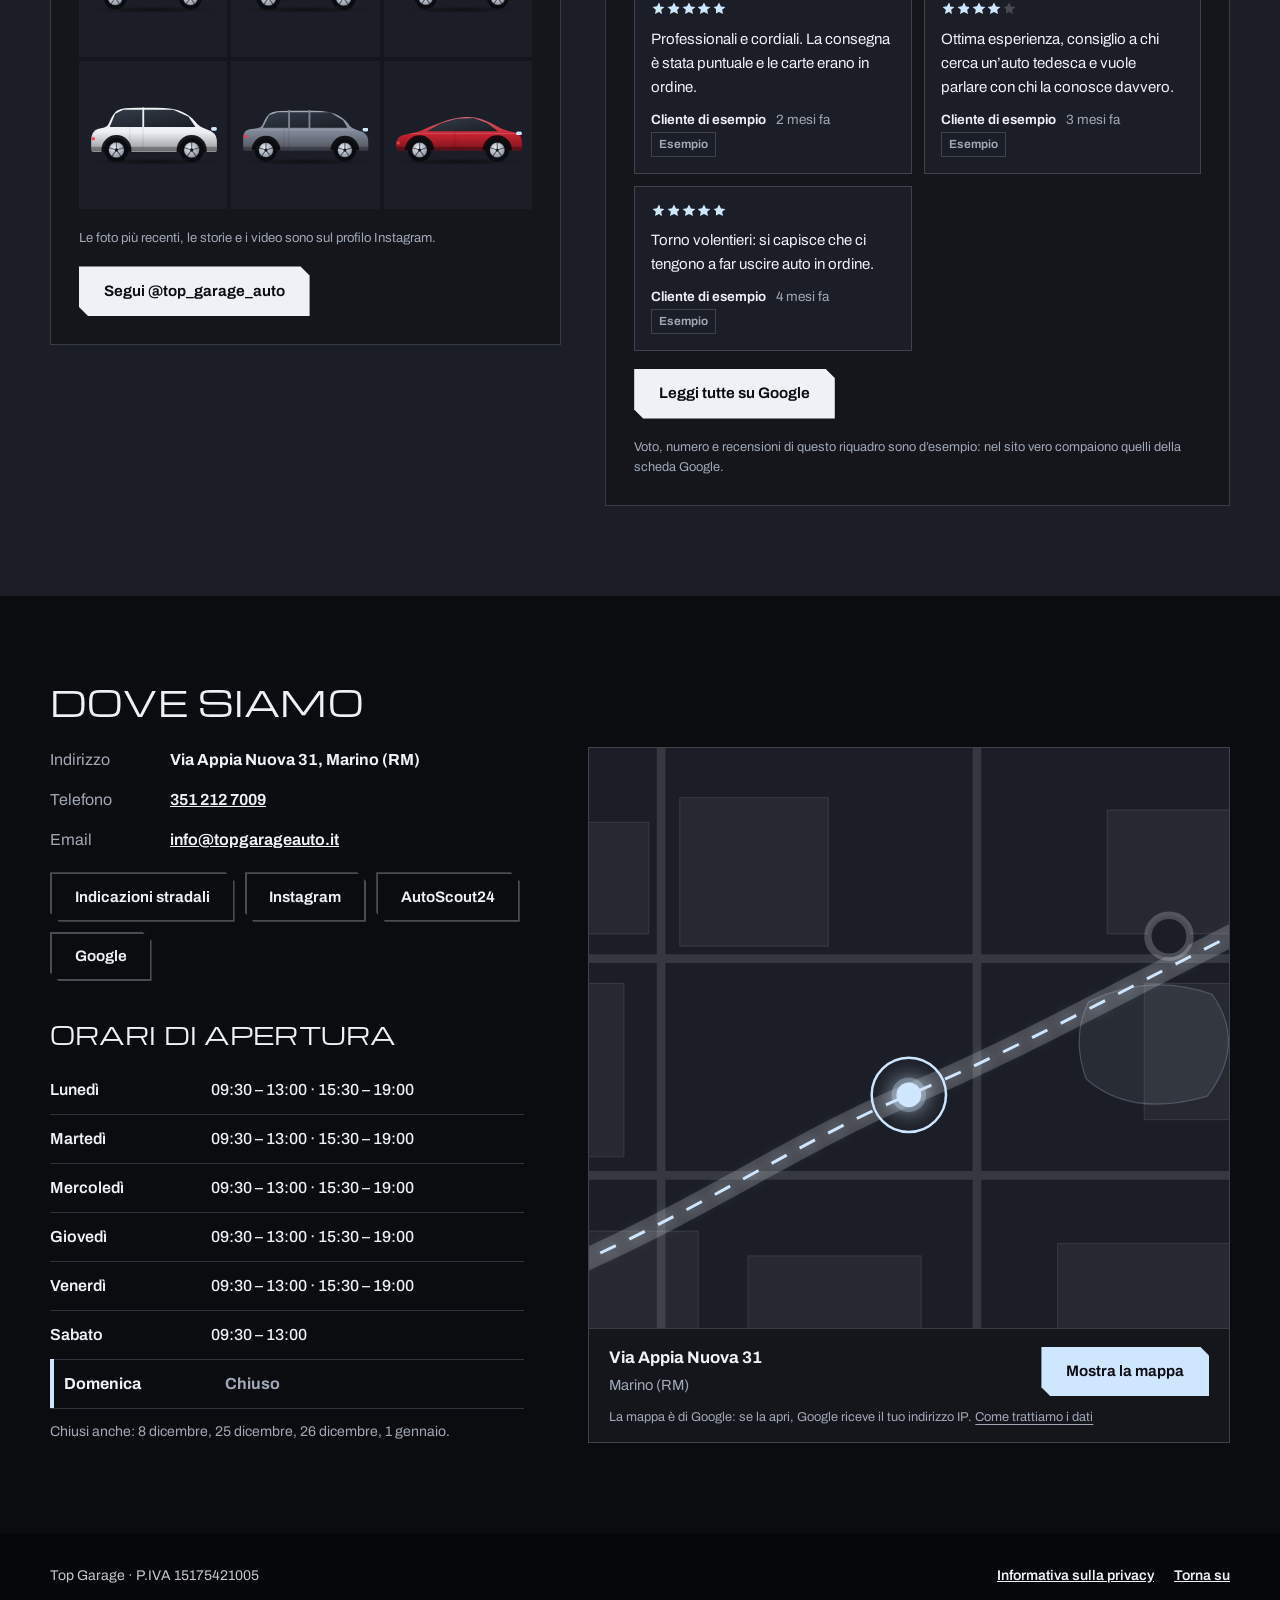
==== commit 90bec23c: "Copia statica aggiornata: nuovo gestionale (Riepilogo, prezzi subito, Flotta con loghi) e sito con a" ====
--- a/index.html
+++ b/index.html
@@ -2,6 +2,7 @@
 <html lang="it" data-modo="vetrina">
 <head>
 <meta charset="utf-8">
+<meta name="robots" content="noindex,nofollow">
 <meta name="viewport" content="width=device-width, initial-scale=1, viewport-fit=cover">
 <title data-ap-titolo="{nome} · Auto usate">Auto usate</title>
 <meta name="description" content="Auto usate controllate, prezzi chiari. Guarda le auto in vetrina e prenota una visita scegliendo giorno e ora.">
@@ -10,7 +11,6 @@
 <link rel="apple-touch-icon" href="apple-touch-icon.png">
 <link rel="stylesheet" href="css/vetrina.css">
 <script src="js/ap-config.js" data-root="./"></script>
-<meta name="robots" content="noindex,nofollow">
 </head>
 <body>
 <a class="skip" href="#auto">Vai alle auto</a>
@@ -54,6 +54,7 @@
       </div>
       <p class="hero-vendi" data-modulo="vendi" hidden>Vuoi vendere la tua? <a href="#vendi">Ti diciamo quanto vale</a></p>
     </div>
+    <div class="hero-strada" aria-hidden="true"><div class="hs-auto" id="hero-neon"></div></div>
     <aside class="tagliando" id="tagliando" aria-labelledby="tg-t" data-modulo="visite" hidden>
       <div class="tg-testa"><h2 id="tg-t">Prossime visite libere</h2><p>Scegli un orario, ti aspettiamo in sede.</p></div>
       <div class="tg-corpo" id="tg-corpo"></div>
@@ -211,18 +212,39 @@
   <div class="wrap">
     <div class="sec-head"><h2 id="t-dove">Dove siamo</h2></div>
     <div class="dove-g">
-      <div class="contatti" id="contatti">
-        <address>
-          <div class="riga"><span>Indirizzo</span><b data-ap="indirizzo"></b></div>
-        </address>
-        <div class="riga"><span>Telefono</span><a data-ap="telefono" href="#dove"></a></div>
-        <div class="riga" id="r-mail"><span>Email</span><a data-ap="email" href="#dove"></a></div>
-        <div class="dove-btn" id="dove-btn"></div>
-      </div>
-      <div>
-        <h3>Orari di apertura</h3>
-        <table class="orari" id="orari"></table>
-        <p class="orari-n" id="orari-n" hidden></p>
+      <div class="dove-testo">
+        <div class="contatti" id="contatti">
+          <address>
+            <div class="riga"><span>Indirizzo</span><b data-ap="indirizzo"></b></div>
+          </address>
+          <div class="riga"><span>Telefono</span><a data-ap="telefono" href="#dove"></a></div>
+          <div class="riga" id="r-mail"><span>Email</span><a data-ap="email" href="#dove"></a></div>
+          <div class="dove-btn" id="dove-btn"></div>
+        </div>
+        <div>
+          <h3>Orari di apertura</h3>
+          <table class="orari" id="orari"></table>
+          <p class="orari-n" id="orari-n" hidden></p>
+        </div>
+      </div>
+      <div class="mappa" id="mappa" hidden>
+        <div class="mappa-vista" id="mappa-vista">
+          <svg class="mappa-ill" viewBox="0 0 800 560" preserveAspectRatio="xMidYMid slice" aria-hidden="true" focusable="false">
+            <g class="m-blocchi"><rect x="40" y="60" width="150" height="90"/><rect x="215" y="40" width="120" height="120"/><rect x="60" y="190" width="110" height="140"/><rect x="560" y="50" width="170" height="100"/><rect x="590" y="190" width="150" height="110"/><rect x="40" y="390" width="190" height="120"/><rect x="520" y="400" width="210" height="110"/><rect x="270" y="410" width="140" height="100"/></g>
+            <g class="m-vie"><path d="M0 170H800M0 345H800M0 520H800M200 0V560M455 0V560M690 0V560"/></g>
+            <path class="m-parco" d="M545 205q50-24 100-6 28 40-4 82-62 18-98-14-12-34 2-62z"/>
+            <path class="m-strada-a" d="M-20 470C170 420 280 330 400 280S650 150 830 70"/>
+            <path class="m-strada-b" d="M-20 470C170 420 280 330 400 280S650 150 830 70"/>
+            <circle class="m-rotonda" cx="610" cy="152" r="17"/>
+            <circle class="m-pin-r" cx="400" cy="280" r="30"/>
+            <circle class="m-pin-c" cx="400" cy="280" r="10"/>
+          </svg>
+          <div class="mappa-card">
+            <p class="mappa-ind"><b id="mappa-ind"></b><span id="mappa-citta"></span></p>
+            <div class="mappa-az" id="mappa-az"><button type="button" class="btn btn-acc" id="mappa-apri">Mostra la mappa</button></div>
+            <p class="mappa-n" id="mappa-n">La mappa è di Google: se la apri, Google riceve il tuo indirizzo IP. <a href="privacy.html">Come trattiamo i dati</a></p>
+          </div>
+        </div>
       </div>
     </div>
   </div>
@@ -243,6 +265,7 @@
 <script src="js/richieste-core.js"></script>
 <script src="js/prenota.js"></script>
 <script src="js/vendi.js"></script>
+<script src="js/neon.js"></script>
 <script src="js/vetrina.js"></script>
 </body>
 </html>
--- a/css/vetrina.css
+++ b/css/vetrina.css
@@ -1,6 +1,9 @@
 /* AutoProfit · sito pubblico del garage.
    Tutti i colori, i caratteri e gli angoli arrivano dal tema del garage (garage.json → ap-config.js → variabili --v-*).
    I valori qui sotto sono solo quelli di partenza, usati finché il tema non è caricato. */
+/* caratteri inclusi nel sito (nessuna richiesta a servizi esterni): Michroma per i titoli, Archivo per i testi. Licenza SIL OFL. */
+@font-face{font-family:"Michroma";src:url("../fonts/Michroma.woff") format("woff");font-weight:400;font-style:normal;font-display:swap}
+@font-face{font-family:"Archivo";src:url("../fonts/Archivo.woff") format("woff");font-weight:400 800;font-style:normal;font-display:swap}
 :root{
   --v-bg:#f5f4ef; --v-surf:#ffffff; --v-surf2:#ebeae3; --v-ink:#14161a; --v-ink2:#5d626b; --v-line:rgba(20,22,26,.14);
   --v-acc:#f2d22e; --v-acc2:#ffe466; --v-acc-ink:#14161a; --v-acc-rgb:242,210,46; --v-ink-rgb:20,22,26;
@@ -28,7 +31,7 @@
 .skip:focus{top:12px}
 .wrap{width:min(1180px,100% - 32px);margin-inline:auto}
 .ap-marchio{font:var(--v-dw) 1.45rem/1 var(--v-display);letter-spacing:.02em;text-transform:var(--v-dt);white-space:nowrap}
-.eur{font-size:.62em;font-weight:700;margin-right:.3em;vertical-align:.32em}
+.eur{font:700 .62em/1 var(--v-text);margin-right:.3em;vertical-align:.32em}
 h1,h2,h3{font-family:var(--v-display);font-weight:var(--v-dw);text-transform:var(--v-dt);letter-spacing:.005em;text-wrap:balance}
 
 /* pulsanti */
@@ -72,10 +75,20 @@
 .hero-vendi{margin-top:20px;font-size:.95rem;opacity:.92}
 .hero-vendi a{font-weight:650;text-underline-offset:4px}
 
-/* prima schermata */
-.hero{background:var(--v-hero);color:var(--v-hero-ink);overflow:hidden}
-.hero-in{display:grid;grid-template-columns:minmax(0,1.25fr) minmax(300px,.75fr);gap:clamp(28px,5vw,72px);align-items:center;padding-block:clamp(40px,7vw,96px)}
+/* prima schermata: titolo, la linea del pavimento che attraversa lo schermo e l'auto al neon che arriva */
+.hero{--xeno:var(--v-acc);--xeno-2:var(--v-acc2);position:relative;isolation:isolate;background:var(--v-hero);color:var(--v-hero-ink);overflow:hidden}
+.hero::before{content:"";position:absolute;inset:0;z-index:-1;pointer-events:none;background:radial-gradient(58% 44% at 78% 86%,rgba(var(--v-acc-rgb),.16),transparent 72%);box-shadow:inset 0 -1px 0 rgba(var(--v-acc-rgb),.2)}
+.hero-in{display:grid;grid-template-columns:minmax(0,1.25fr) minmax(300px,.75fr);grid-template-areas:"txt tag" "strada strada";gap:0 clamp(28px,5vw,72px);align-items:center;padding-top:clamp(36px,5.5vw,76px)}
+.hero-txt{grid-area:txt;padding-bottom:clamp(6px,2vw,22px)}
+.tagliando{grid-area:tag}
 .hero h1{font-size:calc(clamp(2.7rem,7.2vw,5.6rem) * var(--v-ds));line-height:.94;max-width:11ch}
+.hero-strada{grid-area:strada;margin-top:clamp(6px,1.4vw,20px)}
+.hs-auto{position:relative;width:min(100%,1060px);margin-left:auto;aspect-ratio:760/160}
+.hs-auto svg{display:block;width:100%;height:100%;max-width:none;overflow:visible}
+.hs-auto::before{content:"";position:absolute;z-index:0;top:65.6%;right:3.5%;left:-100vw;height:2px;margin-top:-1px;background:linear-gradient(90deg,transparent,rgba(var(--v-acc-rgb),.2) 38%,rgba(var(--v-acc-rgb),.8) 80%,var(--v-acc));box-shadow:0 0 16px rgba(var(--v-acc-rgb),.5);transform-origin:100% 50%;animation:hsOriz 1.9s cubic-bezier(.3,.6,.2,1) both}
+.hs-auto::after{content:"";position:absolute;z-index:1;pointer-events:none;top:36%;height:44%;left:-100vw;width:calc(100vw + 17%);background:radial-gradient(ellipse 100% 50% at 100% 50%,rgba(var(--v-acc-rgb),.5),rgba(var(--v-acc-rgb),.14) 45%,transparent 78%);-webkit-mask-image:linear-gradient(90deg,transparent,#000 55%,#000 86%,transparent);mask-image:linear-gradient(90deg,transparent,#000 55%,#000 86%,transparent);mix-blend-mode:screen;transform-origin:100% 50%;animation:hsFascio 4s 2.2s ease-in-out infinite both}
+@keyframes hsOriz{from{transform:scaleX(0)}to{transform:scaleX(1)}}
+@keyframes hsFascio{0%,100%{opacity:.3;transform:scaleX(.55)}12%{opacity:1;transform:scaleX(1)}50%{opacity:.55;transform:scaleX(.8)}}
 .hero-sub{display:flex;flex-wrap:wrap;align-items:center;gap:6px 16px;margin-top:22px;font-size:1.02rem;opacity:.9}
 .live{display:inline-flex;align-items:center;gap:8px;font-weight:650}
 .live::before{content:"";width:9px;height:9px;border-radius:50%;background:#8a8f98}
@@ -87,7 +100,7 @@
   -webkit-mask:radial-gradient(circle 11px at 0 var(--notch),#0000 97%,#000) left/51% 100% no-repeat,radial-gradient(circle 11px at 100% var(--notch),#0000 97%,#000) right/51% 100% no-repeat;
   mask:radial-gradient(circle 11px at 0 var(--notch),#0000 97%,#000) left/51% 100% no-repeat,radial-gradient(circle 11px at 100% var(--notch),#0000 97%,#000) right/51% 100% no-repeat}
 .tg-testa{height:var(--notch);padding:18px 24px 0;border-bottom:2px dashed rgba(var(--v-ink-rgb),.24)}
-.tg-testa h2{font-size:1.5rem;line-height:1.05}
+.tg-testa h2{font-size:calc(1.5rem * var(--v-ds));line-height:1.1}
 .tg-testa p{font-size:.88rem;color:var(--v-ink2);margin-top:6px}
 .tg-corpo{padding:18px 24px 24px;display:grid;gap:14px}
 .tg-giorno{display:grid;gap:7px}
@@ -314,7 +327,8 @@
 .tag-ese{display:inline-block;padding:.15em .6em;border:1px solid var(--v-line);background:var(--v-surf2);border-radius:var(--v-raggio);font-size:.74rem;font-weight:650;color:var(--v-ink2);justify-self:start}
 
 /* dove siamo */
-.dove-g{display:grid;grid-template-columns:minmax(0,1fr) minmax(0,1fr);gap:clamp(24px,5vw,64px)}
+.dove-g{display:grid;grid-template-columns:minmax(0,.85fr) minmax(0,1.15fr);gap:clamp(24px,5vw,64px);align-items:stretch}
+.dove-testo{display:grid;gap:34px;align-content:start}
 .dove-g h3{font-size:1.5rem;margin-bottom:12px}
 .contatti{display:grid;gap:14px;align-content:start}
 .contatti .riga{display:grid;grid-template-columns:110px 1fr;gap:10px;font-size:1rem}
@@ -329,6 +343,40 @@
 .orari tr.oggi th,.orari tr.oggi td{padding-left:14px;font-weight:700}
 .orari-n{margin-top:12px;font-size:.88rem;color:var(--v-ink2)}
 
+/* mappa: all'inizio un disegno (nessuna richiesta a Google), con un clic la mappa vera */
+.mappa{position:relative;min-height:460px;background:var(--v-surf2);border:1px solid var(--v-line);overflow:hidden}
+.mappa iframe{position:absolute;inset:0;width:100%;height:100%;border:0;display:block}
+.mappa.scura iframe{filter:invert(.92) hue-rotate(180deg) saturate(.7) contrast(.92) brightness(.96)}
+.mappa-vista{position:absolute;inset:0}
+.mappa-ill{position:absolute;inset:0;width:100%;height:100%;max-width:none}
+.m-blocchi rect{fill:rgba(var(--v-ink-rgb),.05);stroke:rgba(var(--v-ink-rgb),.09)}
+.m-vie path{fill:none;stroke:rgba(var(--v-ink-rgb),.12);stroke-width:7}
+.m-parco{fill:rgba(var(--v-acc-rgb),.07);stroke:rgba(var(--v-acc-rgb),.22)}
+.m-strada-a{fill:none;stroke:rgba(var(--v-ink-rgb),.2);stroke-width:18;stroke-linecap:round}
+.m-strada-b{fill:none;stroke:var(--v-acc);stroke-width:2.4;stroke-dasharray:14 12;filter:drop-shadow(0 0 6px rgba(var(--v-acc-rgb),.85));animation:mScorri 2.4s linear infinite}
+.m-rotonda{fill:var(--v-surf2);stroke:rgba(var(--v-ink-rgb),.22);stroke-width:6}
+.m-pin-c{fill:var(--v-acc);stroke:rgba(var(--v-acc-rgb),.3);stroke-width:8;filter:drop-shadow(0 0 10px var(--v-acc))}
+.m-pin-r{fill:none;stroke:var(--v-acc);stroke-width:2;transform-box:fill-box;transform-origin:center;animation:mPulsa 2.6s ease-out infinite}
+.mappa-card{position:absolute;left:0;right:0;bottom:0;display:grid;grid-template-columns:minmax(0,1fr) auto;gap:10px 20px;align-items:center;padding:16px 20px;background:var(--v-surf);border-top:1px solid var(--v-line)}
+.mappa-ind{display:grid;gap:2px;min-width:0}
+.mappa-ind b{font-size:1.05rem}
+.mappa-ind span{color:var(--v-ink2);font-size:.92rem}
+.mappa-n{grid-column:1/-1;font-size:.8rem;color:var(--v-ink2);line-height:1.45}
+.mappa-n a{text-underline-offset:3px}
+@keyframes mScorri{to{stroke-dashoffset:-26}}
+@keyframes mPulsa{0%{transform:scale(.35);opacity:.9}100%{transform:scale(1.35);opacity:0}}
+
+/* garage con angoli netti (tema.raggio = 0): pulsanti, schede e tagliando con l'angolo tagliato */
+html[data-angoli] .btn,html[data-angoli] .car,html[data-angoli] .tagliando{clip-path:polygon(0 0,calc(100% - var(--v-cut,14px)) 0,100% var(--v-cut,14px),100% 100%,var(--v-cut,14px) 100%,0 calc(100% - var(--v-cut,14px)))}
+html[data-angoli] .btn{--v-cut:9px}
+html[data-angoli] .btn:focus-visible,html[data-angoli] .car-hit:focus-visible{outline-offset:-5px;box-shadow:none}
+html[data-angoli] .car{border-width:0;box-shadow:inset 3px 0 0 rgba(var(--v-acc-rgb),.6)}
+html[data-angoli] .car:hover{box-shadow:inset 3px 0 0 var(--v-acc)}
+html[data-angoli] .car::after{content:"";position:absolute;left:0;right:0;top:0;height:3px;z-index:2;background:var(--v-acc);box-shadow:0 0 14px var(--v-acc);transform:scaleX(0);transform-origin:left;transition:transform .4s var(--ease);pointer-events:none}
+html[data-angoli] .car:hover::after{transform:scaleX(1)}
+html[data-angoli] .chip{border-radius:0}
+html[data-angoli] .chip[aria-pressed="true"]{background:var(--v-acc);border-color:var(--v-acc);color:var(--v-acc-ink)}
+
 /* piede */
 .foot{background:var(--v-hero);color:var(--v-hero-ink);padding-block:32px}
 .foot-in{display:flex;flex-wrap:wrap;gap:12px 28px;align-items:center;justify-content:space-between;font-size:.88rem}
@@ -339,8 +387,12 @@
 .demo-banda a{text-underline-offset:3px}
 
 @media (max-width:900px){
-  .hero-in,.pr-grid,.dove-g,.chi-g,.soc-g{grid-template-columns:minmax(0,1fr)}
+  .pr-grid,.dove-g,.chi-g,.soc-g{grid-template-columns:minmax(0,1fr)}
+  .hero-in{grid-template-columns:minmax(0,1fr);grid-template-areas:"txt" "strada" "tag"}
   .hero h1{max-width:none}
+  .tagliando{margin-bottom:clamp(28px,6vw,52px)}
+  .hs-auto{width:124%;margin-left:-9%}
+  .mappa{min-height:520px}
   .sheet{grid-template-columns:minmax(0,1fr)}
 }
 @media (max-width:700px){
@@ -348,6 +400,8 @@
   .rec-lista>*{scroll-snap-align:start}
 }
 @media (max-width:560px){
+  .mappa-card{grid-template-columns:minmax(0,1fr)}
+  .mappa-card .btn{width:100%}
   .ve-g{grid-template-columns:minmax(0,1fr)}
   .ve-invio .btn{justify-self:stretch}
   .menu-btn{padding:.5em .85em}
@@ -357,7 +411,7 @@
   .top .btn{padding:.6em .8em;font-size:.84rem}
   .top-in{gap:12px}
   .ap-marchio{font-size:1.15rem;overflow:hidden;text-overflow:ellipsis}
-  .tg-testa h2{font-size:1.3rem}
+  .tg-testa h2{font-size:calc(1.3rem * var(--v-ds))}
 }
 @media (prefers-reduced-motion:reduce){
   html{scroll-behavior:auto}
